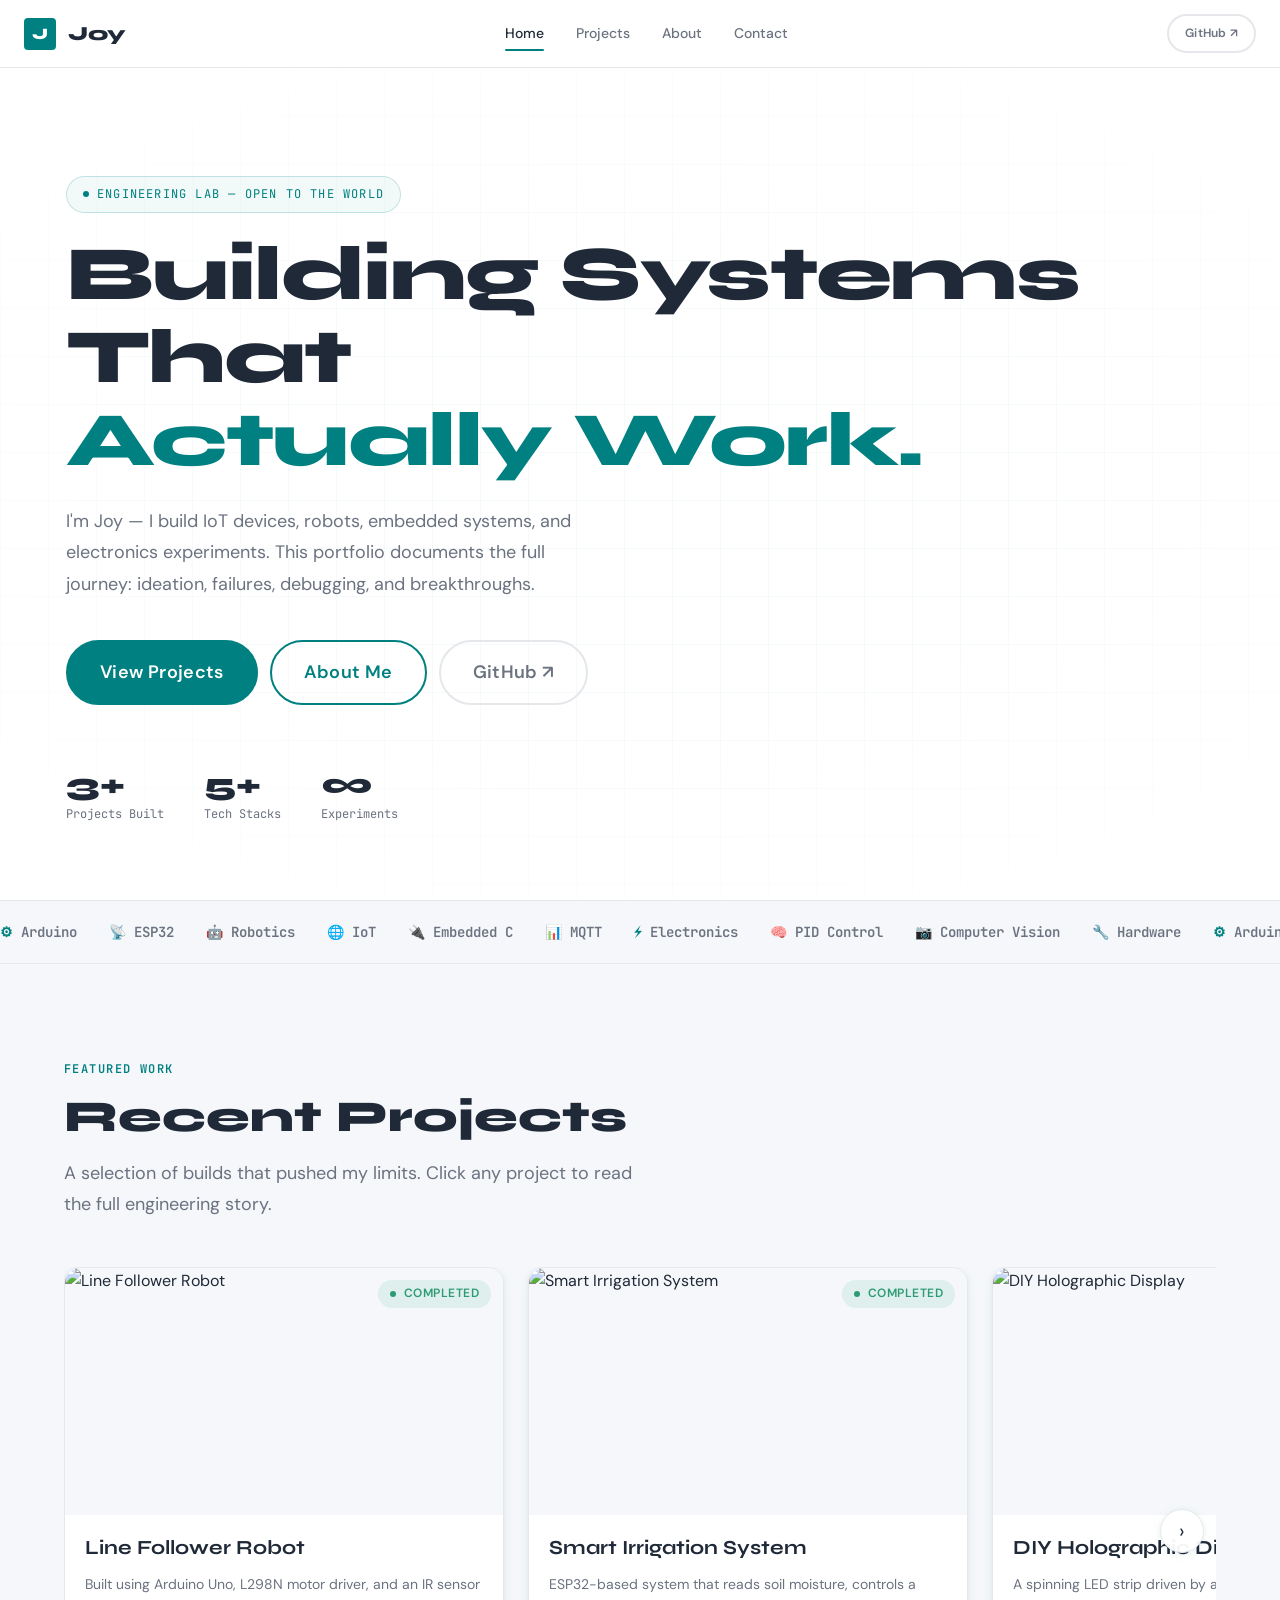
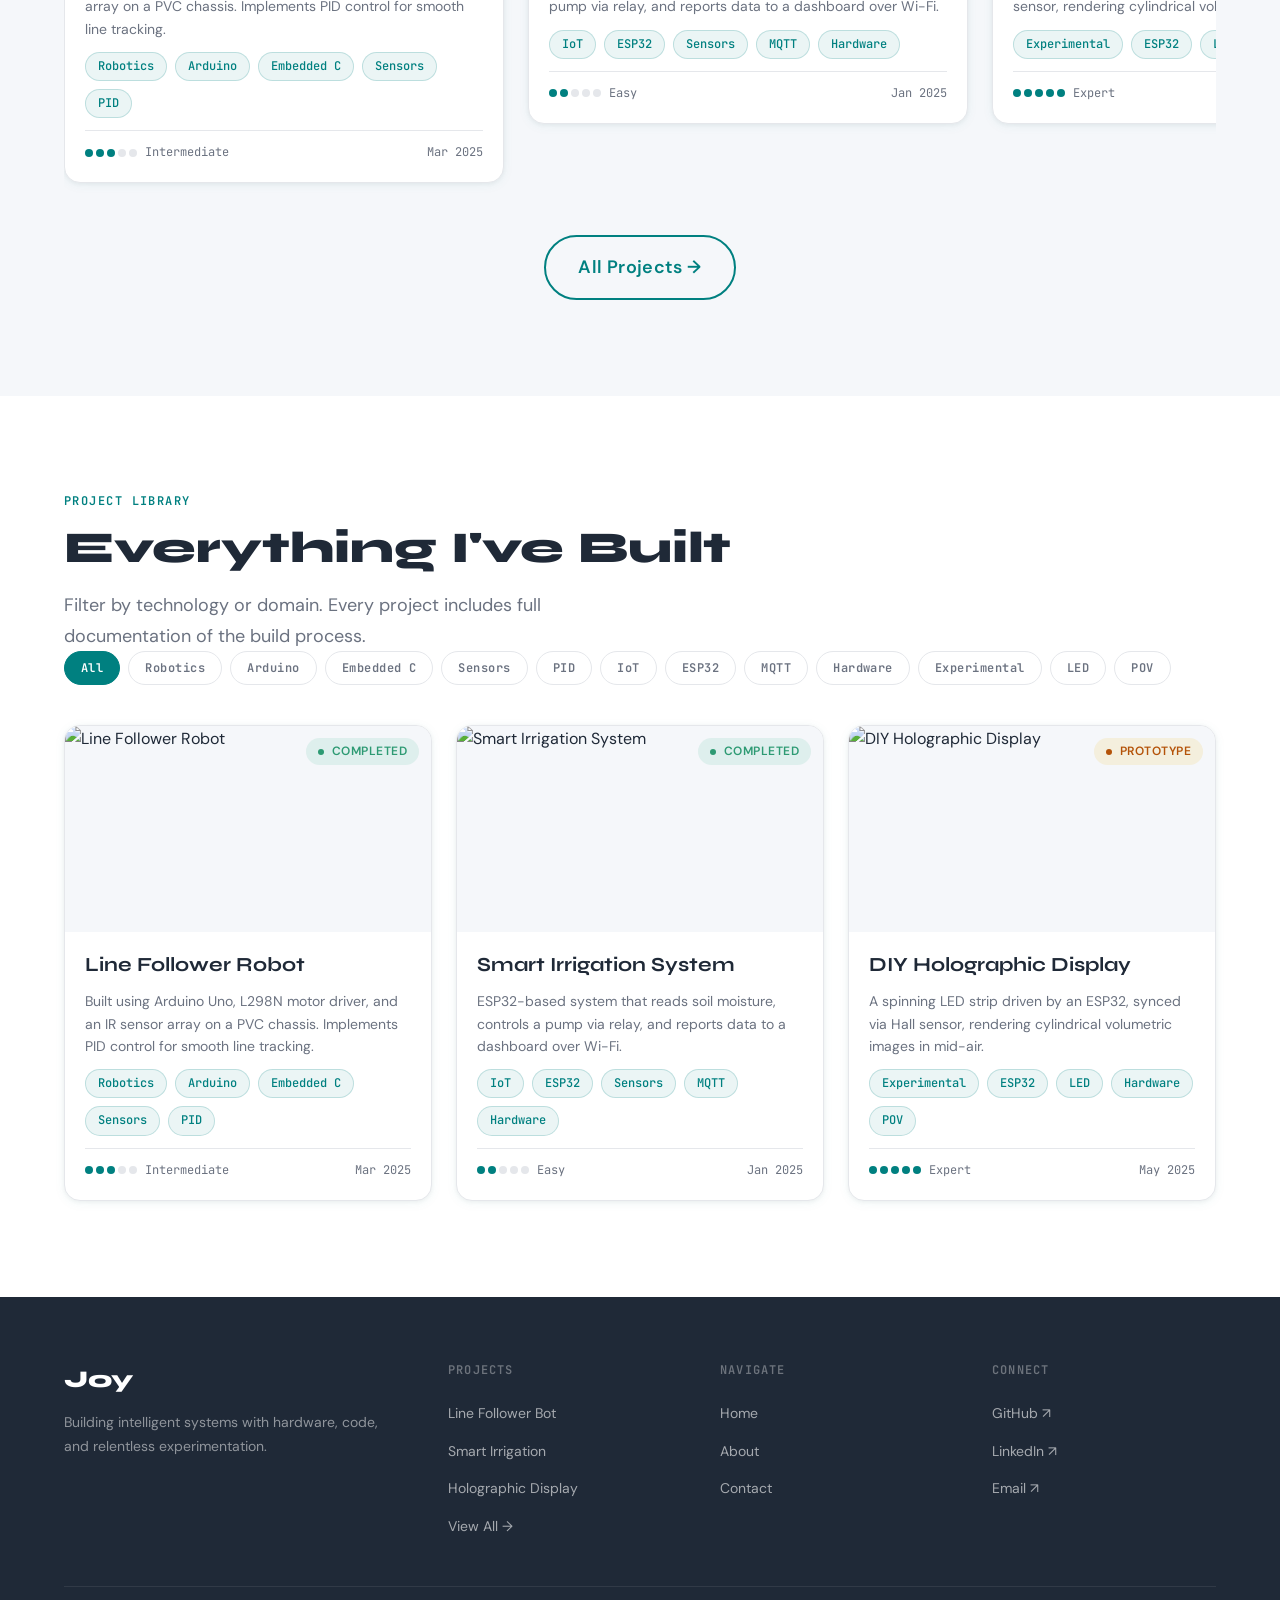
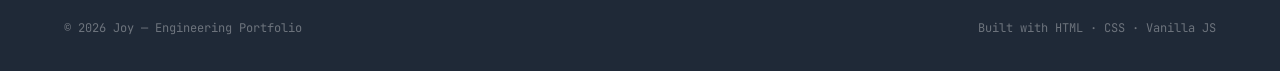
==== index.html @ 9965d972 "Implement featured projects carousel: add HTML structure, CSS styles for layout and navigation, and " ====
<!doctype html>
<html lang="en">
  <head>
    <meta charset="UTF-8" />
    <meta name="viewport" content="width=device-width, initial-scale=1.0" />
    <meta
      name="description"
      content="Joy — Engineering portfolio documenting IoT, robotics, embedded systems, and electronics experiments."
    />
    <title>Joy — Engineering Portfolio</title>

    <!-- CSS -->
    <link rel="stylesheet" href="/assets/css/variables.css" />
    <link rel="stylesheet" href="/assets/css/base.css" />
    <link rel="stylesheet" href="/assets/css/nav.css" />
    <link rel="stylesheet" href="/assets/css/components.css" />
    <link rel="stylesheet" href="/assets/css/home.css" />

    <!-- Favicon placeholder -->
    <link rel="icon" href="/assets/icons/favicon.svg" type="image/svg+xml" />
  </head>
  <body>
    <!-- ===================== NAV ===================== -->
    <!-- Inline from components/header.html -->
    <div
      id="reading-progress"
      style="
        position: fixed;
        top: 0;
        left: 0;
        height: 3px;
        width: 0%;
        background: linear-gradient(90deg, #008080, #3eb489);
        z-index: 1001;
      "
    ></div>

    <header class="nav" role="banner">
      <div class="nav__inner">
        <a href="/" class="nav__logo">
          <div class="nav__logo-mark">J</div>
          <span>Joy</span>
        </a>
        <nav class="nav__links" aria-label="Primary navigation">
          <a href="/" class="nav__link active">Home</a>
          <a href="/projects/" class="nav__link">Projects</a>
          <a href="/about.html" class="nav__link">About</a>
          <a href="/about.html#contact" class="nav__link">Contact</a>
        </nav>
        <div class="nav__actions">
          <a
            href="https://github.com/joydip09"
            target="_blank"
            rel="noopener"
            class="btn btn--ghost btn--sm"
            >GitHub ↗</a
          >
          <button class="nav__hamburger" aria-label="Toggle menu">
            <span></span><span></span><span></span>
          </button>
        </div>
      </div>
      <nav class="nav__mobile" aria-label="Mobile navigation">
        <a href="/" class="nav__link">Home</a>
        <a href="/projects/" class="nav__link">Projects</a>
        <a href="/about.html" class="nav__link">About</a>
        <a href="/about.html#contact" class="nav__link">Contact</a>
        <a
          href="https://github.com/joydip09"
          target="_blank"
          rel="noopener"
          class="btn btn--outline"
          style="width: fit-content"
          >GitHub ↗</a
        >
      </nav>
    </header>

    <main>
      <!-- ===================== HERO ===================== -->
      <section class="hero">
        <div class="hero__bg"></div>
        <div class="hero__particles" aria-hidden="true"></div>

        <div class="container hero__content">
          <div class="hero__eyebrow reveal">
            <span class="hero__eyebrow-dot"></span>
            Engineering Lab — Open to the World
          </div>

          <h1 class="hero__title reveal" data-delay="80">
            Building Systems That <span class="accent">Actually Work.</span>
          </h1>

          <p class="hero__desc reveal" data-delay="160">
            I'm Joy — I build IoT devices, robots, embedded systems, and
            electronics experiments. This portfolio documents the full journey:
            ideation, failures, debugging, and breakthroughs.
          </p>

          <div class="hero__actions reveal" data-delay="240">
            <a href="/projects/" class="btn btn--primary btn--lg"
              >View Projects</a
            >
            <a href="/about.html" class="btn btn--outline btn--lg">About Me</a>
            <a
              href="https://github.com/joydip09"
              target="_blank"
              rel="noopener"
              class="btn btn--ghost btn--lg"
              >GitHub ↗</a
            >
          </div>

          <div class="hero__stats reveal" data-delay="320">
            <div>
              <div class="hero__stat-num">3+</div>
              <div class="hero__stat-label">Projects Built</div>
            </div>
            <div>
              <div class="hero__stat-num">5+</div>
              <div class="hero__stat-label">Tech Stacks</div>
            </div>
            <div>
              <div class="hero__stat-num">∞</div>
              <div class="hero__stat-label">Experiments</div>
            </div>
          </div>
        </div>
      </section>

      <!-- ===================== STACK STRIP ===================== -->
      <div class="stack-strip" aria-hidden="true">
        <div class="stack-strip__track">
          <!-- Duplicated for seamless loop -->
          <span class="stack-strip__item"><span>⚙</span> Arduino</span>
          <span class="stack-strip__item"><span>📡</span> ESP32</span>
          <span class="stack-strip__item"><span>🤖</span> Robotics</span>
          <span class="stack-strip__item"><span>🌐</span> IoT</span>
          <span class="stack-strip__item"><span>🔌</span> Embedded C</span>
          <span class="stack-strip__item"><span>📊</span> MQTT</span>
          <span class="stack-strip__item"><span>⚡</span> Electronics</span>
          <span class="stack-strip__item"><span>🧠</span> PID Control</span>
          <span class="stack-strip__item"><span>📷</span> Computer Vision</span>
          <span class="stack-strip__item"><span>🔧</span> Hardware</span>
          <!-- Repeat for seamless -->
          <span class="stack-strip__item"><span>⚙</span> Arduino</span>
          <span class="stack-strip__item"><span>📡</span> ESP32</span>
          <span class="stack-strip__item"><span>🤖</span> Robotics</span>
          <span class="stack-strip__item"><span>🌐</span> IoT</span>
          <span class="stack-strip__item"><span>🔌</span> Embedded C</span>
          <span class="stack-strip__item"><span>📊</span> MQTT</span>
          <span class="stack-strip__item"><span>⚡</span> Electronics</span>
          <span class="stack-strip__item"><span>🧠</span> PID Control</span>
          <span class="stack-strip__item"><span>📷</span> Computer Vision</span>
          <span class="stack-strip__item"><span>🔧</span> Hardware</span>
        </div>
      </div>

      <!-- ===================== FEATURED PROJECTS ===================== -->
      <section class="section featured">
        <div class="container">
          <div class="reveal">
            <p class="section-label">Featured Work</p>
            <h2 class="section-title">Recent Projects</h2>
            <p class="section-desc">
              A selection of builds that pushed my limits. Click any project to
              read the full engineering story.
            </p>
          </div>

          <div class="featured__carousel">
            <button
              class="carousel__nav carousel__nav--prev"
              aria-label="Previous project"
            >
              ‹
            </button>
            <div class="featured__track" id="featured-grid" data-stagger>
              <!-- Populated by projects.js -->
              <div
                style="
                  height: 320px;
                  background: var(--clr-bg-soft);
                  border-radius: var(--radius-lg);
                  border: 1px solid var(--clr-border);
                  display: flex;
                  align-items: center;
                  justify-content: center;
                  color: var(--clr-text-muted);
                  font-family: var(--font-mono);
                  font-size: var(--fs-sm);
                "
              >
                Loading projects...
              </div>
            </div>
            <button
              class="carousel__nav carousel__nav--next"
              aria-label="Next project"
            >
              ›
            </button>
          </div>

          <div style="text-align: center; margin-top: var(--sp-10)">
            <a href="/projects/" class="btn btn--outline btn--lg"
              >All Projects →</a
            >
          </div>
        </div>
      </section>

      <!-- ===================== ALL PROJECTS FEED ===================== -->
      <section class="section" id="projects">
        <div class="container">
          <div class="reveal">
            <p class="section-label">Project Library</p>
            <h2 class="section-title">Everything I've Built</h2>
            <p class="section-desc">
              Filter by technology or domain. Every project includes full
              documentation of the build process.
            </p>
          </div>

          <!-- Filter Bar -->
          <div
            class="filter-bar reveal"
            data-delay="80"
            id="filter-bar"
            role="tablist"
            aria-label="Filter projects"
          >
            <!-- Populated by projects.js -->
          </div>

          <!-- Feed Grid -->
          <div class="project-feed" id="project-feed" data-stagger>
            <!-- Populated by projects.js -->
          </div>
        </div>
      </section>
    </main>

    <!-- ===================== FOOTER ===================== -->
    <footer class="footer" role="contentinfo">
      <div class="container">
        <div class="footer__grid">
          <div>
            <div class="footer__brand-name">Joy</div>
            <p class="footer__brand-desc">
              Building intelligent systems with hardware, code, and relentless
              experimentation.
            </p>
          </div>
          <div>
            <div class="footer__heading">Projects</div>
            <ul class="footer__links">
              <li>
                <a href="/projects/line-follower-bot/" class="footer__link"
                  >Line Follower Bot</a
                >
              </li>
              <li>
                <a href="/projects/smart-irrigation/" class="footer__link"
                  >Smart Irrigation</a
                >
              </li>
              <li>
                <a href="/projects/holographic-display/" class="footer__link"
                  >Holographic Display</a
                >
              </li>
              <li><a href="/projects/" class="footer__link">View All →</a></li>
            </ul>
          </div>
          <div>
            <div class="footer__heading">Navigate</div>
            <ul class="footer__links">
              <li><a href="/" class="footer__link">Home</a></li>
              <li><a href="/about.html" class="footer__link">About</a></li>
              <li>
                <a href="/about.html#contact" class="footer__link">Contact</a>
              </li>
            </ul>
          </div>
          <div>
            <div class="footer__heading">Connect</div>
            <ul class="footer__links">
              <li>
                <a
                  href="https://github.com/joydip09"
                  target="_blank"
                  rel="noopener"
                  class="footer__link"
                  >GitHub ↗</a
                >
              </li>
              <li>
                <a
                  href="https://www.linkedin.com/in/joydip-chowdhury-4583843a5/"
                  target="_blank"
                  rel="noopener"
                  class="footer__link"
                  >LinkedIn ↗</a
                >
              </li>
              <li>
                <a href="mailto:cjoydip29@gmail.com" class="footer__link"
                  >Email ↗</a
                >
              </li>
            </ul>
          </div>
        </div>
        <div class="footer__bottom">
          <span
            >© <span id="footer-year"></span> Joy — Engineering Portfolio</span
          >
          <span>Built with HTML · CSS · Vanilla JS</span>
        </div>
      </div>
    </footer>

    <!-- Scripts -->
    <script src="/assets/js/main.js"></script>
    <script src="/assets/js/projects.js"></script>
    <script>
      document.getElementById("footer-year").textContent =
        new Date().getFullYear();
    </script>
  </body>
</html>
---- assets/css/variables.css ----
/* ============================================================
   VARIABLES.CSS — Design Tokens
   ============================================================ */

:root {
  /* --- Color Palette --- */
  --clr-accent-teal:    #008080;
  --clr-accent-mint:    #3EB489;
  --clr-accent-blue:    #4A90E2;

  --clr-bg:             #FFFFFF;
  --clr-bg-soft:        #F5F7FA;
  --clr-bg-card:        #FFFFFF;

  --clr-text-primary:   #1F2937;
  --clr-text-muted:     #6B7280;
  --clr-text-inverse:   #FFFFFF;

  --clr-border:         #E5E7EB;
  --clr-border-accent:  rgba(0, 128, 128, 0.25);

  /* --- Typography --- */
  --font-heading:       'Syne', 'Poppins', sans-serif;
  --font-body:          'DM Sans', 'Inter', sans-serif;
  --font-mono:          'JetBrains Mono', 'Fira Code', monospace;

  /* --- Font Sizes (fluid) --- */
  --fs-xs:    0.75rem;
  --fs-sm:    0.875rem;
  --fs-base:  1rem;
  --fs-md:    1.125rem;
  --fs-lg:    1.25rem;
  --fs-xl:    1.5rem;
  --fs-2xl:   2rem;
  --fs-3xl:   2.75rem;
  --fs-4xl:   3.75rem;
  --fs-hero:  clamp(2.5rem, 6vw, 5rem);

  /* --- Spacing --- */
  --sp-1:   0.25rem;
  --sp-2:   0.5rem;
  --sp-3:   0.75rem;
  --sp-4:   1rem;
  --sp-5:   1.25rem;
  --sp-6:   1.5rem;
  --sp-8:   2rem;
  --sp-10:  2.5rem;
  --sp-12:  3rem;
  --sp-16:  4rem;
  --sp-20:  5rem;
  --sp-24:  6rem;

  /* --- Radius --- */
  --radius-sm:   4px;
  --radius-md:   8px;
  --radius-lg:   16px;
  --radius-xl:   24px;
  --radius-full: 9999px;

  /* --- Shadows --- */
  --shadow-sm:   0 1px 3px rgba(0,0,0,0.07), 0 1px 2px rgba(0,0,0,0.04);
  --shadow-md:   0 4px 16px rgba(0,0,0,0.08), 0 2px 6px rgba(0,0,0,0.04);
  --shadow-lg:   0 12px 40px rgba(0,0,0,0.10), 0 4px 12px rgba(0,0,0,0.06);
  --shadow-card: 0 2px 12px rgba(0, 128, 128, 0.06), 0 1px 4px rgba(0,0,0,0.05);
  --shadow-card-hover: 0 8px 32px rgba(0, 128, 128, 0.14), 0 2px 8px rgba(0,0,0,0.06);

  /* --- Transitions --- */
  --transition-fast:   150ms ease;
  --transition-base:   250ms ease;
  --transition-slow:   400ms ease;
  --transition-spring: 350ms cubic-bezier(0.34, 1.56, 0.64, 1);

  /* --- Layout --- */
  --container-max:  1200px;
  --container-wide: 1400px;
  --nav-height:     68px;
}
---- assets/css/base.css ----
/* ============================================================
   BASE.CSS — Reset + Foundation
   ============================================================ */

@import url('https://fonts.googleapis.com/css2?family=Syne:wght@400;500;600;700;800&family=DM+Sans:ital,opsz,wght@0,9..40,300;0,9..40,400;0,9..40,500;0,9..40,600;1,9..40,400&family=JetBrains+Mono:wght@400;500&display=swap');

*, *::before, *::after {
  box-sizing: border-box;
  margin: 0;
  padding: 0;
}

html {
  scroll-behavior: smooth;
  font-size: 16px;
  -webkit-text-size-adjust: 100%;
}

body {
  font-family: var(--font-body);
  font-size: var(--fs-base);
  color: var(--clr-text-primary);
  background-color: var(--clr-bg);
  line-height: 1.6;
  -webkit-font-smoothing: antialiased;
  -moz-osx-font-smoothing: grayscale;
  overflow-x: hidden;
}

img, video {
  max-width: 100%;
  height: auto;
  display: block;
}

a {
  color: inherit;
  text-decoration: none;
}

ul, ol {
  list-style: none;
}

button {
  cursor: pointer;
  border: none;
  background: none;
  font-family: inherit;
}

input, textarea, select {
  font-family: inherit;
  font-size: inherit;
}

h1, h2, h3, h4, h5, h6 {
  font-family: var(--font-heading);
  line-height: 1.2;
  color: var(--clr-text-primary);
}

code, pre {
  font-family: var(--font-mono);
}

/* --- Selection --- */
::selection {
  background: rgba(0, 128, 128, 0.15);
  color: var(--clr-text-primary);
}

/* --- Scrollbar --- */
::-webkit-scrollbar {
  width: 6px;
  height: 6px;
}
::-webkit-scrollbar-track  { background: var(--clr-bg-soft); }
::-webkit-scrollbar-thumb  { background: var(--clr-border); border-radius: 999px; }
::-webkit-scrollbar-thumb:hover { background: var(--clr-accent-teal); }

/* --- Focus --- */
:focus-visible {
  outline: 2px solid var(--clr-accent-teal);
  outline-offset: 3px;
  border-radius: var(--radius-sm);
}

/* --- Utility Layout --- */
.container {
  max-width: var(--container-max);
  margin-inline: auto;
  padding-inline: var(--sp-6);
}

.container--wide {
  max-width: var(--container-wide);
  margin-inline: auto;
  padding-inline: var(--sp-6);
}

.section {
  padding-block: var(--sp-24);
}

.section--sm {
  padding-block: var(--sp-16);
}

/* --- Visibility Helpers --- */
.sr-only {
  position: absolute;
  width: 1px;
  height: 1px;
  padding: 0;
  margin: -1px;
  overflow: hidden;
  clip: rect(0, 0, 0, 0);
  white-space: nowrap;
  border: 0;
}

/* --- Fade-in Animation Base --- */
.reveal {
  opacity: 0;
  transform: translateY(24px);
  transition: opacity var(--transition-slow), transform var(--transition-slow);
}

.reveal.visible {
  opacity: 1;
  transform: translateY(0);
}

/* --- Grid Utilities --- */
.grid-2 { display: grid; grid-template-columns: repeat(2, 1fr); gap: var(--sp-8); }
.grid-3 { display: grid; grid-template-columns: repeat(3, 1fr); gap: var(--sp-8); }

@media (max-width: 768px) {
  .grid-2, .grid-3 { grid-template-columns: 1fr; }
}

@media (min-width: 769px) and (max-width: 1024px) {
  .grid-3 { grid-template-columns: repeat(2, 1fr); }
}
---- assets/css/nav.css ----
/* ============================================================
   NAV.CSS — Sticky Navigation
   ============================================================ */

.nav {
  position: fixed;
  top: 0;
  left: 0;
  right: 0;
  z-index: 1000;
  height: var(--nav-height);
  background: rgba(255, 255, 255, 0.92);
  backdrop-filter: blur(12px) saturate(180%);
  -webkit-backdrop-filter: blur(12px) saturate(180%);
  border-bottom: 1px solid var(--clr-border);
  transition: border-color var(--transition-base), box-shadow var(--transition-base);
}

.nav.scrolled {
  box-shadow: 0 2px 16px rgba(0,0,0,0.06);
}

.nav__inner {
  max-width: var(--container-wide);
  margin-inline: auto;
  padding-inline: var(--sp-6);
  height: 100%;
  display: flex;
  align-items: center;
  justify-content: space-between;
}

/* --- Logo / Wordmark --- */
.nav__logo {
  display: flex;
  align-items: center;
  gap: var(--sp-3);
  font-family: var(--font-heading);
  font-weight: 800;
  font-size: var(--fs-lg);
  color: var(--clr-text-primary);
  text-decoration: none;
  transition: color var(--transition-fast);
}

.nav__logo:hover { color: var(--clr-accent-teal); }

.nav__logo-mark {
  width: 32px;
  height: 32px;
  background: var(--clr-accent-teal);
  border-radius: var(--radius-sm);
  display: flex;
  align-items: center;
  justify-content: center;
  color: #fff;
  font-size: var(--fs-base);
  font-weight: 900;
}

/* --- Desktop Links --- */
.nav__links {
  display: flex;
  align-items: center;
  gap: var(--sp-8);
}

.nav__link {
  font-size: var(--fs-sm);
  font-weight: 500;
  color: var(--clr-text-muted);
  text-decoration: none;
  transition: color var(--transition-fast);
  position: relative;
  padding-block: var(--sp-1);
}

.nav__link::after {
  content: '';
  position: absolute;
  bottom: -2px;
  left: 0;
  right: 0;
  height: 2px;
  background: var(--clr-accent-teal);
  border-radius: 1px;
  transform: scaleX(0);
  transition: transform var(--transition-base);
}

.nav__link:hover,
.nav__link.active {
  color: var(--clr-text-primary);
}

.nav__link:hover::after,
.nav__link.active::after {
  transform: scaleX(1);
}

/* --- Actions --- */
.nav__actions {
  display: flex;
  align-items: center;
  gap: var(--sp-3);
}

/* --- Hamburger --- */
.nav__hamburger {
  display: none;
  flex-direction: column;
  gap: 5px;
  width: 28px;
  cursor: pointer;
  padding: var(--sp-2);
}

.nav__hamburger span {
  display: block;
  height: 2px;
  background: var(--clr-text-primary);
  border-radius: 1px;
  transition: all var(--transition-base);
}

.nav__hamburger.open span:nth-child(1) { transform: rotate(45deg) translate(5px, 5px); }
.nav__hamburger.open span:nth-child(2) { opacity: 0; }
.nav__hamburger.open span:nth-child(3) { transform: rotate(-45deg) translate(5px, -5px); }

/* --- Mobile Menu --- */
.nav__mobile {
  display: none;
  position: fixed;
  top: var(--nav-height);
  left: 0;
  right: 0;
  background: rgba(255, 255, 255, 0.98);
  backdrop-filter: blur(16px);
  padding: var(--sp-6);
  border-bottom: 1px solid var(--clr-border);
  flex-direction: column;
  gap: var(--sp-4);
  box-shadow: var(--shadow-lg);
  z-index: 999;
}

.nav__mobile.open {
  display: flex;
}

.nav__mobile .nav__link {
  font-size: var(--fs-md);
  padding-block: var(--sp-3);
}

/* --- Responsive --- */
@media (max-width: 768px) {
  .nav__links { display: none; }
  .nav__actions .btn { display: none; }
  .nav__hamburger { display: flex; }
}
---- assets/css/components.css ----
/* ============================================================
   COMPONENTS.CSS — Reusable UI Components
   ============================================================ */

/* ----------------------------------------
   BUTTONS
   ---------------------------------------- */

.btn {
  display: inline-flex;
  align-items: center;
  gap: var(--sp-2);
  padding: var(--sp-3) var(--sp-6);
  border-radius: var(--radius-full);
  font-family: var(--font-body);
  font-size: var(--fs-sm);
  font-weight: 600;
  letter-spacing: 0.02em;
  transition: all var(--transition-base);
  cursor: pointer;
  border: 2px solid transparent;
  white-space: nowrap;
}

.btn--primary {
  background: var(--clr-accent-teal);
  color: #fff;
  border-color: var(--clr-accent-teal);
}

.btn--primary:hover {
  background: #006868;
  border-color: #006868;
  transform: translateY(-2px);
  box-shadow: 0 6px 20px rgba(0, 128, 128, 0.3);
}

.btn--outline {
  background: transparent;
  color: var(--clr-accent-teal);
  border-color: var(--clr-accent-teal);
}

.btn--outline:hover {
  background: var(--clr-accent-teal);
  color: #fff;
  transform: translateY(-2px);
}

.btn--ghost {
  background: transparent;
  color: var(--clr-text-muted);
  border-color: var(--clr-border);
}

.btn--ghost:hover {
  color: var(--clr-text-primary);
  border-color: var(--clr-text-primary);
  transform: translateY(-2px);
}

.btn--sm {
  padding: var(--sp-2) var(--sp-4);
  font-size: var(--fs-xs);
}

.btn--lg {
  padding: var(--sp-4) var(--sp-8);
  font-size: var(--fs-md);
}

/* ----------------------------------------
   TAGS / CHIPS
   ---------------------------------------- */

.tag {
  display: inline-flex;
  align-items: center;
  gap: var(--sp-1);
  padding: var(--sp-1) var(--sp-3);
  border-radius: var(--radius-full);
  font-size: var(--fs-xs);
  font-weight: 500;
  font-family: var(--font-mono);
  background: rgba(0, 128, 128, 0.08);
  color: var(--clr-accent-teal);
  border: 1px solid rgba(0, 128, 128, 0.2);
  transition: all var(--transition-fast);
  cursor: default;
}

.tag:hover {
  background: rgba(0, 128, 128, 0.15);
}

.tag--blue {
  background: rgba(74, 144, 226, 0.08);
  color: var(--clr-accent-blue);
  border-color: rgba(74, 144, 226, 0.2);
}

.tag--mint {
  background: rgba(62, 180, 137, 0.08);
  color: var(--clr-accent-mint);
  border-color: rgba(62, 180, 137, 0.2);
}

.tags-row {
  display: flex;
  flex-wrap: wrap;
  gap: var(--sp-2);
}

/* ----------------------------------------
   STATUS BADGES
   ---------------------------------------- */

.badge {
  display: inline-flex;
  align-items: center;
  gap: var(--sp-2);
  padding: var(--sp-1) var(--sp-3);
  border-radius: var(--radius-full);
  font-size: var(--fs-xs);
  font-weight: 600;
  letter-spacing: 0.04em;
  text-transform: uppercase;
}

.badge::before {
  content: "";
  width: 6px;
  height: 6px;
  border-radius: 50%;
  background: currentColor;
}

.badge--completed {
  background: rgba(62, 180, 137, 0.12);
  color: #2d9a73;
}

.badge--progress {
  background: rgba(74, 144, 226, 0.12);
  color: var(--clr-accent-blue);
}

.badge--progress::before {
  animation: pulse 1.5s infinite;
}

.badge--prototype {
  background: rgba(234, 179, 8, 0.12);
  color: #b45309;
}

.badge--experimental {
  background: rgba(168, 85, 247, 0.12);
  color: #7c3aed;
}

.badge--archived {
  background: var(--clr-bg-soft);
  color: var(--clr-text-muted);
}

@keyframes pulse {
  0%,
  100% {
    opacity: 1;
  }
  50% {
    opacity: 0.4;
  }
}

/* ----------------------------------------
   PROJECT CARDS
   ---------------------------------------- */

.project-card {
  background: var(--clr-bg-card);
  border: 1px solid var(--clr-border);
  border-radius: var(--radius-lg);
  overflow: hidden;
  transition: all var(--transition-base);
  display: flex;
  flex-direction: column;
  box-shadow: var(--shadow-card);
  position: relative;
}

.project-card:hover {
  transform: translateY(-4px);
  box-shadow: var(--shadow-card-hover);
  border-color: var(--clr-border-accent);
}

.project-card__thumb {
  aspect-ratio: 16 / 9;
  overflow: hidden;
  background: var(--clr-bg-soft);
  position: relative;
}

.project-card__thumb img {
  width: 100%;
  height: 100%;
  object-fit: cover;
  transition: transform var(--transition-slow);
}

.project-card:hover .project-card__thumb img {
  transform: scale(1.04);
}

/* Placeholder if no image */
.project-card__thumb--placeholder {
  display: flex;
  align-items: center;
  justify-content: center;
  font-size: 3rem;
  color: var(--clr-border);
}

.project-card__badge {
  position: absolute;
  top: var(--sp-3);
  right: var(--sp-3);
}

.project-card__body {
  padding: var(--sp-5);
  flex: 1;
  display: flex;
  flex-direction: column;
  gap: var(--sp-3);
}

.project-card__title {
  font-size: var(--fs-lg);
  font-weight: 700;
  color: var(--clr-text-primary);
  line-height: 1.3;
  font-family: var(--font-heading);
}

.project-card__desc {
  font-size: var(--fs-sm);
  color: var(--clr-text-muted);
  line-height: 1.6;
  flex: 1;
}

.project-card__meta {
  display: flex;
  align-items: center;
  justify-content: space-between;
  font-size: var(--fs-xs);
  color: var(--clr-text-muted);
  font-family: var(--font-mono);
  border-top: 1px solid var(--clr-border);
  padding-top: var(--sp-3);
  margin-top: auto;
}

.project-card__link {
  display: block;
}

/* ----------------------------------------
   SECTION HEADERS
   ---------------------------------------- */

.section-label {
  font-size: var(--fs-xs);
  font-weight: 600;
  letter-spacing: 0.12em;
  text-transform: uppercase;
  color: var(--clr-accent-teal);
  font-family: var(--font-mono);
  margin-bottom: var(--sp-3);
}

.section-title {
  font-size: var(--fs-3xl);
  font-weight: 800;
  font-family: var(--font-heading);
  line-height: 1.15;
  margin-bottom: var(--sp-4);
}

.section-desc {
  font-size: var(--fs-md);
  color: var(--clr-text-muted);
  max-width: 580px;
  line-height: 1.7;
}

/* ----------------------------------------
   CODE BLOCKS
   ---------------------------------------- */

.code-block {
  background: #0f172a;
  border-radius: var(--radius-md);
  overflow: hidden;
  border: 1px solid rgba(255, 255, 255, 0.06);
}

.code-block__header {
  display: flex;
  align-items: center;
  justify-content: space-between;
  padding: var(--sp-3) var(--sp-4);
  background: rgba(255, 255, 255, 0.04);
  border-bottom: 1px solid rgba(255, 255, 255, 0.06);
}

.code-block__lang {
  font-size: var(--fs-xs);
  font-family: var(--font-mono);
  color: var(--clr-accent-mint);
}

.code-block__copy {
  font-size: var(--fs-xs);
  color: rgba(255, 255, 255, 0.4);
  cursor: pointer;
  transition: color var(--transition-fast);
}

.code-block__copy:hover {
  color: rgba(255, 255, 255, 0.8);
}

.code-block pre {
  padding: var(--sp-5);
  overflow-x: auto;
  font-size: var(--fs-sm);
  line-height: 1.7;
  color: #e2e8f0;
}

/* ----------------------------------------
   DIFFICULTY METER
   ---------------------------------------- */

.difficulty {
  display: flex;
  align-items: center;
  gap: var(--sp-2);
  font-size: var(--fs-xs);
  color: var(--clr-text-muted);
}

.difficulty__dots {
  display: flex;
  gap: 3px;
}

.difficulty__dot {
  width: 8px;
  height: 8px;
  border-radius: 50%;
  background: var(--clr-border);
  transition: background var(--transition-fast);
}

.difficulty__dot--active {
  background: var(--clr-accent-teal);
}

/* ----------------------------------------
   DIVIDER
   ---------------------------------------- */

.divider {
  border: none;
  border-top: 1px solid var(--clr-border);
  margin-block: var(--sp-12);
}

/* ----------------------------------------
   GALLERY GRID
   ---------------------------------------- */

.gallery {
  display: grid;
  grid-template-columns: repeat(auto-fill, minmax(280px, 1fr));
  gap: var(--sp-4);
}

.gallery__item {
  border-radius: var(--radius-md);
  overflow: hidden;
  aspect-ratio: 4 / 3;
  background: var(--clr-bg-soft);
  cursor: pointer;
  transition: transform var(--transition-base);
}

.gallery__item:hover {
  transform: scale(1.02);
}

.gallery__item img {
  width: 100%;
  height: 100%;
  object-fit: cover;
}

/* ----------------------------------------
   COMPONENT TABLE (BOM)
   ---------------------------------------- */

.bom-table {
  width: 100%;
  border-collapse: collapse;
  font-size: var(--fs-sm);
}

.bom-table th {
  text-align: left;
  padding: var(--sp-3) var(--sp-4);
  font-family: var(--font-mono);
  font-size: var(--fs-xs);
  font-weight: 600;
  text-transform: uppercase;
  letter-spacing: 0.06em;
  color: var(--clr-text-muted);
  border-bottom: 2px solid var(--clr-border);
  background: var(--clr-bg-soft);
}

.bom-table td {
  padding: var(--sp-3) var(--sp-4);
  border-bottom: 1px solid var(--clr-border);
  vertical-align: top;
}

.bom-table tr:hover td {
  background: rgba(0, 128, 128, 0.03);
}

/* ----------------------------------------
   FOOTER (shared)
   ---------------------------------------- */

.footer {
  background: var(--clr-text-primary);
  color: var(--clr-text-inverse);
  padding-block: var(--sp-16) var(--sp-8);
}

.footer__grid {
  display: grid;
  grid-template-columns: 1.5fr 1fr 1fr 1fr;
  gap: var(--sp-12);
  margin-bottom: var(--sp-12);
}

.footer__brand-name {
  font-family: var(--font-heading);
  font-size: var(--fs-xl);
  font-weight: 800;
  margin-bottom: var(--sp-3);
}

.footer__brand-desc {
  font-size: var(--fs-sm);
  color: rgba(255, 255, 255, 0.5);
  line-height: 1.7;
}

.footer__heading {
  font-family: var(--font-mono);
  font-size: var(--fs-xs);
  font-weight: 600;
  letter-spacing: 0.1em;
  text-transform: uppercase;
  color: rgba(255, 255, 255, 0.35);
  margin-bottom: var(--sp-5);
}

.footer__links {
  display: flex;
  flex-direction: column;
  gap: var(--sp-3);
}

.footer__link {
  font-size: var(--fs-sm);
  color: rgba(255, 255, 255, 0.6);
  transition: color var(--transition-fast);
}

.footer__link:hover {
  color: var(--clr-accent-mint);
}

.footer__bottom {
  display: flex;
  justify-content: space-between;
  align-items: center;
  padding-top: var(--sp-8);
  border-top: 1px solid rgba(255, 255, 255, 0.08);
  font-size: var(--fs-xs);
  color: rgba(255, 255, 255, 0.35);
  font-family: var(--font-mono);
}

@media (max-width: 1024px) {
  .footer__grid {
    grid-template-columns: repeat(2, 1fr);
  }
}

@media (max-width: 640px) {
  .footer__grid {
    grid-template-columns: 1fr;
  }
  .footer__bottom {
    flex-direction: column;
    gap: var(--sp-3);
  }
}
---- assets/css/home.css ----
/* ============================================================
   HOME.CSS — Homepage Sections
   ============================================================ */

/* ----------------------------------------
   PAGE OFFSET (sticky nav)
   ---------------------------------------- */

body {
  padding-top: var(--nav-height);
}

/* ----------------------------------------
   HERO SECTION
   ---------------------------------------- */

.hero {
  position: relative;
  min-height: calc(100vh - var(--nav-height));
  display: flex;
  align-items: center;
  overflow: hidden;
  background: var(--clr-bg);
}

/* Circuit / grid background */
.hero__bg {
  position: absolute;
  inset: 0;
  background-image:
    linear-gradient(rgba(0, 128, 128, 0.04) 1px, transparent 1px),
    linear-gradient(90deg, rgba(0, 128, 128, 0.04) 1px, transparent 1px);
  background-size: 48px 48px;
  pointer-events: none;
}

/* Radial fade over the grid */
.hero__bg::after {
  content: "";
  position: absolute;
  inset: 0;
  background: radial-gradient(
    ellipse 70% 60% at 50% 50%,
    rgba(255, 255, 255, 0) 40%,
    rgba(255, 255, 255, 0.95) 100%
  );
}

.hero__particles {
  position: absolute;
  inset: 0;
  pointer-events: none;
  overflow: hidden;
}

.hero__particle {
  position: absolute;
  border-radius: 50%;
  opacity: 0;
  animation: float-particle 12s infinite;
}

@keyframes float-particle {
  0% {
    opacity: 0;
    transform: translateY(0) scale(0.8);
  }
  20% {
    opacity: 0.6;
  }
  80% {
    opacity: 0.6;
  }
  100% {
    opacity: 0;
    transform: translateY(-60px) scale(1.2);
  }
}

.hero__content {
  position: relative;
  z-index: 1;
}

.hero__eyebrow {
  display: inline-flex;
  align-items: center;
  gap: var(--sp-2);
  font-family: var(--font-mono);
  font-size: var(--fs-xs);
  color: var(--clr-accent-teal);
  letter-spacing: 0.1em;
  text-transform: uppercase;
  margin-top: var(--sp-8);
  margin-bottom: var(--sp-5);
  padding: var(--sp-2) var(--sp-4);
  border: 1px solid rgba(0, 128, 128, 0.2);
  border-radius: var(--radius-full);
  background: rgba(0, 128, 128, 0.05);
}

.hero__eyebrow-dot {
  width: 6px;
  height: 6px;
  border-radius: 50%;
  background: var(--clr-accent-teal);
  animation: pulse 2s infinite;
}

.hero__title {
  font-size: var(--fs-hero);
  font-weight: 800;
  font-family: var(--font-heading);
  line-height: 1.08;
  letter-spacing: -0.02em;
  color: var(--clr-text-primary);
  margin-bottom: var(--sp-6);
  max-width: 14ch;
}

.hero__title .accent {
  color: var(--clr-accent-teal);
  position: relative;
  display: inline-block;
}

.hero__desc {
  font-size: var(--fs-md);
  color: var(--clr-text-muted);
  max-width: 520px;
  line-height: 1.75;
  margin-bottom: var(--sp-10);
}

.hero__actions {
  display: flex;
  flex-wrap: wrap;
  gap: var(--sp-3);
  margin-bottom: var(--sp-16);
}

.hero__stats {
  display: flex;
  gap: var(--sp-10);
}

.hero__stat-num {
  font-size: var(--fs-2xl);
  font-weight: 800;
  font-family: var(--font-heading);
  color: var(--clr-text-primary);
  line-height: 1;
}

.hero__stat-label {
  font-size: var(--fs-xs);
  color: var(--clr-text-muted);
  margin-top: var(--sp-1);
  font-family: var(--font-mono);
}

/* ----------------------------------------
   FEATURED PROJECTS
   ---------------------------------------- */

.featured {
  background: var(--clr-bg-soft);
}

.featured__grid {
  display: grid;
  grid-template-columns: repeat(3, 1fr);
  gap: var(--sp-6);
  margin-top: var(--sp-12);
}

.featured__grid .project-card:first-child {
  grid-column: span 2;
}

.featured__grid .project-card:first-child .project-card__thumb {
  aspect-ratio: 21 / 9;
}

.featured__carousel {
  position: relative;
  margin-top: var(--sp-12);
}

.featured__track {
  display: flex;
  gap: var(--sp-6);
  overflow-x: auto;
  scroll-snap-type: x mandatory;
  scroll-behavior: smooth;
  padding-bottom: var(--sp-3);
  margin: 0 -var(--sp-6);
}

.featured__track::-webkit-scrollbar {
  height: 10px;
}

.featured__track::-webkit-scrollbar-thumb {
  background: rgba(31, 41, 55, 0.15);
  border-radius: 999px;
}

.featured__track > .project-card__link {
  flex: 0 0 min(85vw, 440px);
  min-width: min(85vw, 440px);
  scroll-snap-align: center;
}

.carousel__nav {
  position: absolute;
  top: 50%;
  transform: translateY(-50%);
  width: 44px;
  height: 44px;
  border-radius: 50%;
  border: 1px solid var(--clr-border);
  background: rgba(255, 255, 255, 0.95);
  color: var(--clr-text-primary);
  font-size: 1.25rem;
  line-height: 1;
  display: grid;
  place-items: center;
  cursor: pointer;
  box-shadow: var(--shadow-card);
  transition:
    transform var(--transition-fast),
    background var(--transition-fast);
}

.carousel__nav:hover {
  transform: translateY(-50%) scale(1.05);
  background: #fff;
}

.carousel__nav--prev {
  left: calc(var(--sp-6) / 2);
}

.carousel__nav--next {
  right: calc(var(--sp-6) / 2);
}

@media (max-width: 768px) {
  .carousel__nav {
    display: none;
  }
}

@media (max-width: 1024px) {
  .featured__track > .project-card__link {
    flex: 0 0 min(80vw, 420px);
    min-width: min(80vw, 420px);
  }
}

@media (max-width: 768px) {
  .featured__track > .project-card__link {
    flex: 0 0 min(90vw, 360px);
    min-width: min(90vw, 360px);
  }
}

@media (max-width: 1024px) {
  .featured__grid {
    grid-template-columns: repeat(2, 1fr);
  }
}

@media (max-width: 768px) {
  .featured__grid {
    grid-template-columns: 1fr;
  }
  .featured__grid .project-card:first-child {
    grid-column: span 1;
  }
  .featured__grid .project-card:first-child .project-card__thumb {
    aspect-ratio: 16 / 9;
  }
}

/* ----------------------------------------
   FILTER BAR
   ---------------------------------------- */

.filter-bar {
  display: flex;
  flex-wrap: wrap;
  gap: var(--sp-2);
  align-items: center;
  margin-bottom: var(--sp-10);
}

.filter-btn {
  padding: var(--sp-2) var(--sp-4);
  border-radius: var(--radius-full);
  font-size: var(--fs-xs);
  font-weight: 600;
  font-family: var(--font-mono);
  letter-spacing: 0.04em;
  cursor: pointer;
  border: 1px solid var(--clr-border);
  color: var(--clr-text-muted);
  background: var(--clr-bg);
  transition: all var(--transition-fast);
}

.filter-btn:hover {
  border-color: var(--clr-accent-teal);
  color: var(--clr-accent-teal);
}

.filter-btn.active {
  background: var(--clr-accent-teal);
  border-color: var(--clr-accent-teal);
  color: #fff;
}

/* ----------------------------------------
   PROJECT FEED
   ---------------------------------------- */

.project-feed {
  display: grid;
  grid-template-columns: repeat(auto-fill, minmax(320px, 1fr));
  gap: var(--sp-6);
}

.project-feed .project-card {
  transition:
    all var(--transition-base),
    opacity 300ms ease,
    transform 300ms ease;
}

.project-feed .project-card.hidden {
  opacity: 0;
  pointer-events: none;
  transform: scale(0.95);
}

/* ----------------------------------------
   SKILLS / STACK STRIP
   ---------------------------------------- */

.stack-strip {
  background: var(--clr-bg-soft);
  border-block: 1px solid var(--clr-border);
  overflow: hidden;
  padding-block: var(--sp-5);
}

.stack-strip__track {
  display: flex;
  gap: var(--sp-8);
  width: max-content;
  animation: marquee 28s linear infinite;
}

.stack-strip__track:hover {
  animation-play-state: paused;
}

.stack-strip__item {
  display: flex;
  align-items: center;
  gap: var(--sp-2);
  font-size: var(--fs-sm);
  font-weight: 600;
  font-family: var(--font-mono);
  color: var(--clr-text-muted);
  white-space: nowrap;
}

.stack-strip__item span {
  color: var(--clr-accent-teal);
}

@keyframes marquee {
  from {
    transform: translateX(0);
  }
  to {
    transform: translateX(-50%);
  }
}

/* ----------------------------------------
   FOOTER
   ---------------------------------------- */

.footer {
  background: var(--clr-text-primary);
  color: var(--clr-text-inverse);
  padding-block: var(--sp-16) var(--sp-8);
}

.footer__grid {
  display: grid;
  grid-template-columns: 1.5fr 1fr 1fr 1fr;
  gap: var(--sp-12);
  margin-bottom: var(--sp-12);
}

.footer__brand-name {
  font-family: var(--font-heading);
  font-size: var(--fs-xl);
  font-weight: 800;
  margin-bottom: var(--sp-3);
}

.footer__brand-desc {
  font-size: var(--fs-sm);
  color: rgba(255, 255, 255, 0.5);
  line-height: 1.7;
}

.footer__heading {
  font-family: var(--font-mono);
  font-size: var(--fs-xs);
  font-weight: 600;
  letter-spacing: 0.1em;
  text-transform: uppercase;
  color: rgba(255, 255, 255, 0.35);
  margin-bottom: var(--sp-5);
}

.footer__links {
  display: flex;
  flex-direction: column;
  gap: var(--sp-3);
}

.footer__link {
  font-size: var(--fs-sm);
  color: rgba(255, 255, 255, 0.6);
  transition: color var(--transition-fast);
}

.footer__link:hover {
  color: var(--clr-accent-mint);
}

.footer__bottom {
  display: flex;
  justify-content: space-between;
  align-items: center;
  padding-top: var(--sp-8);
  border-top: 1px solid rgba(255, 255, 255, 0.08);
  font-size: var(--fs-xs);
  color: rgba(255, 255, 255, 0.35);
  font-family: var(--font-mono);
}

@media (max-width: 1024px) {
  .footer__grid {
    grid-template-columns: repeat(2, 1fr);
  }
}

@media (max-width: 640px) {
  .footer__grid {
    grid-template-columns: 1fr;
  }
  .footer__bottom {
    flex-direction: column;
    gap: var(--sp-3);
  }
}
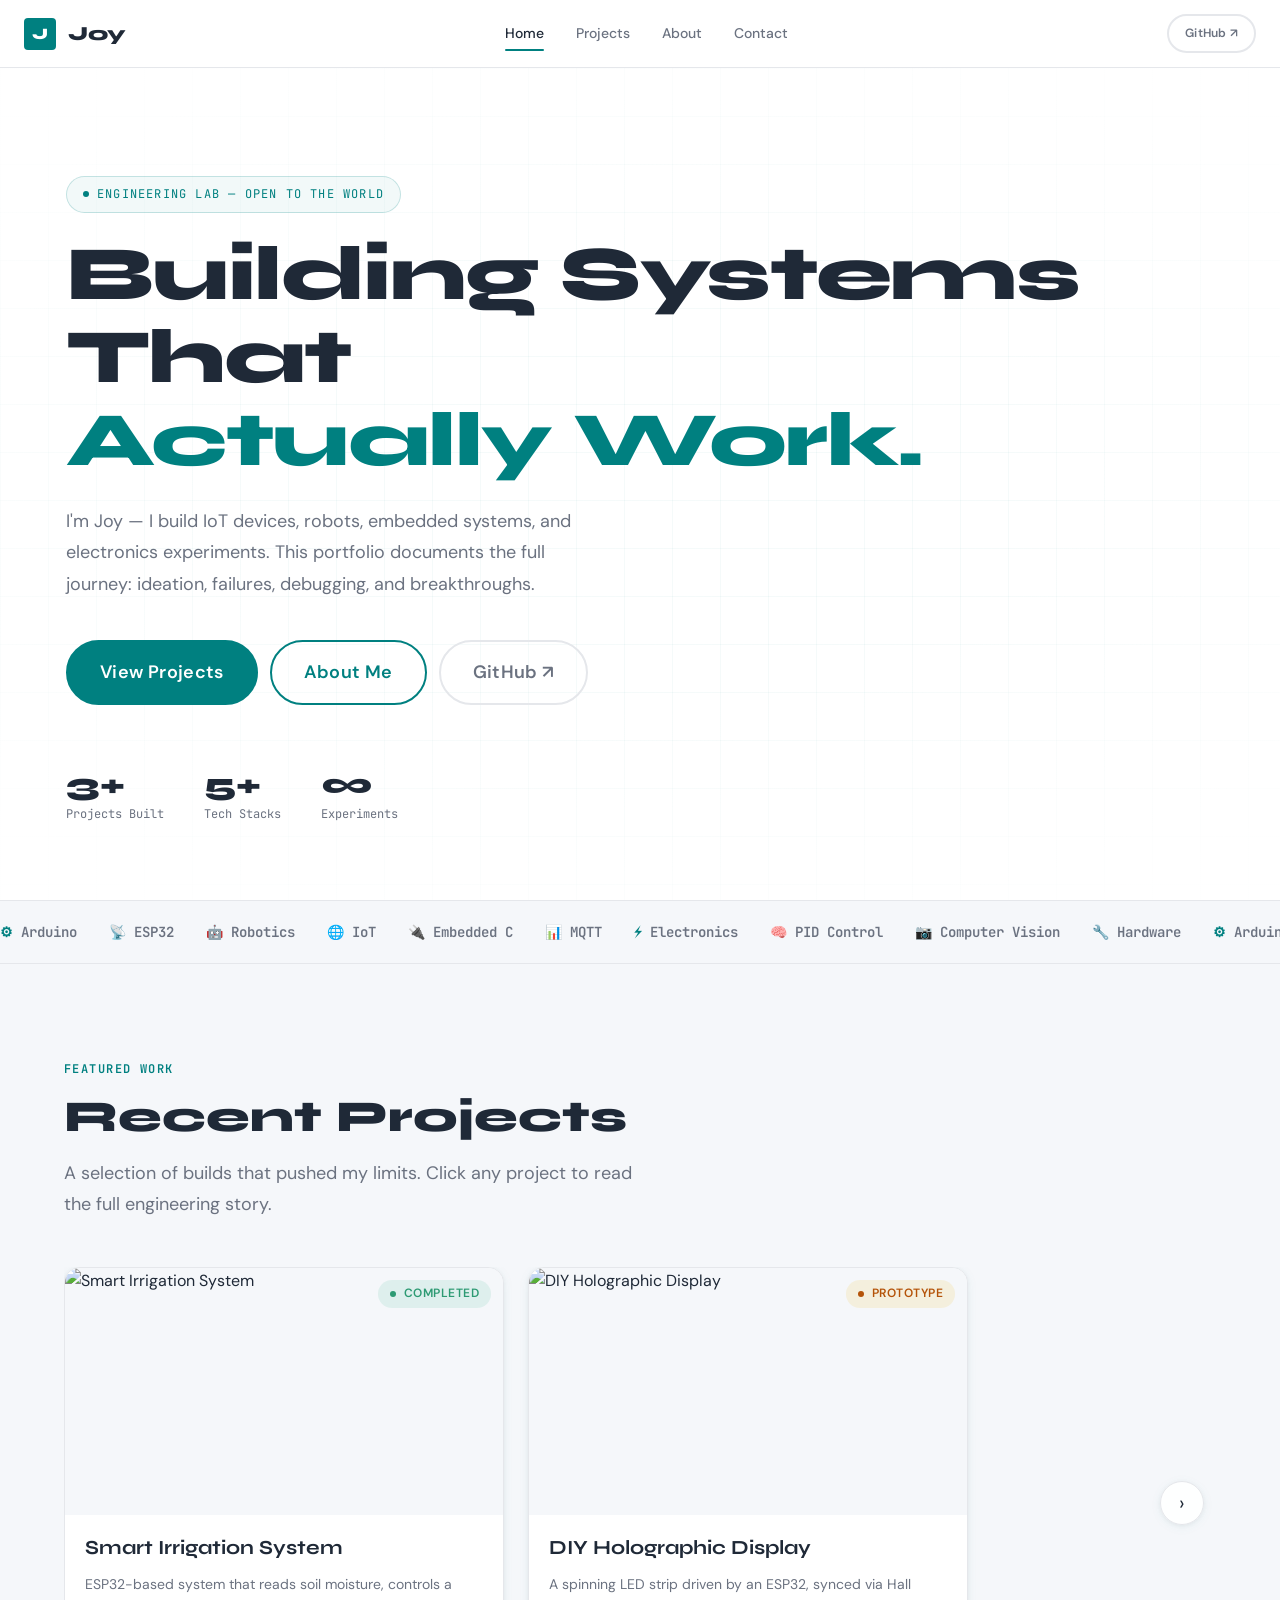
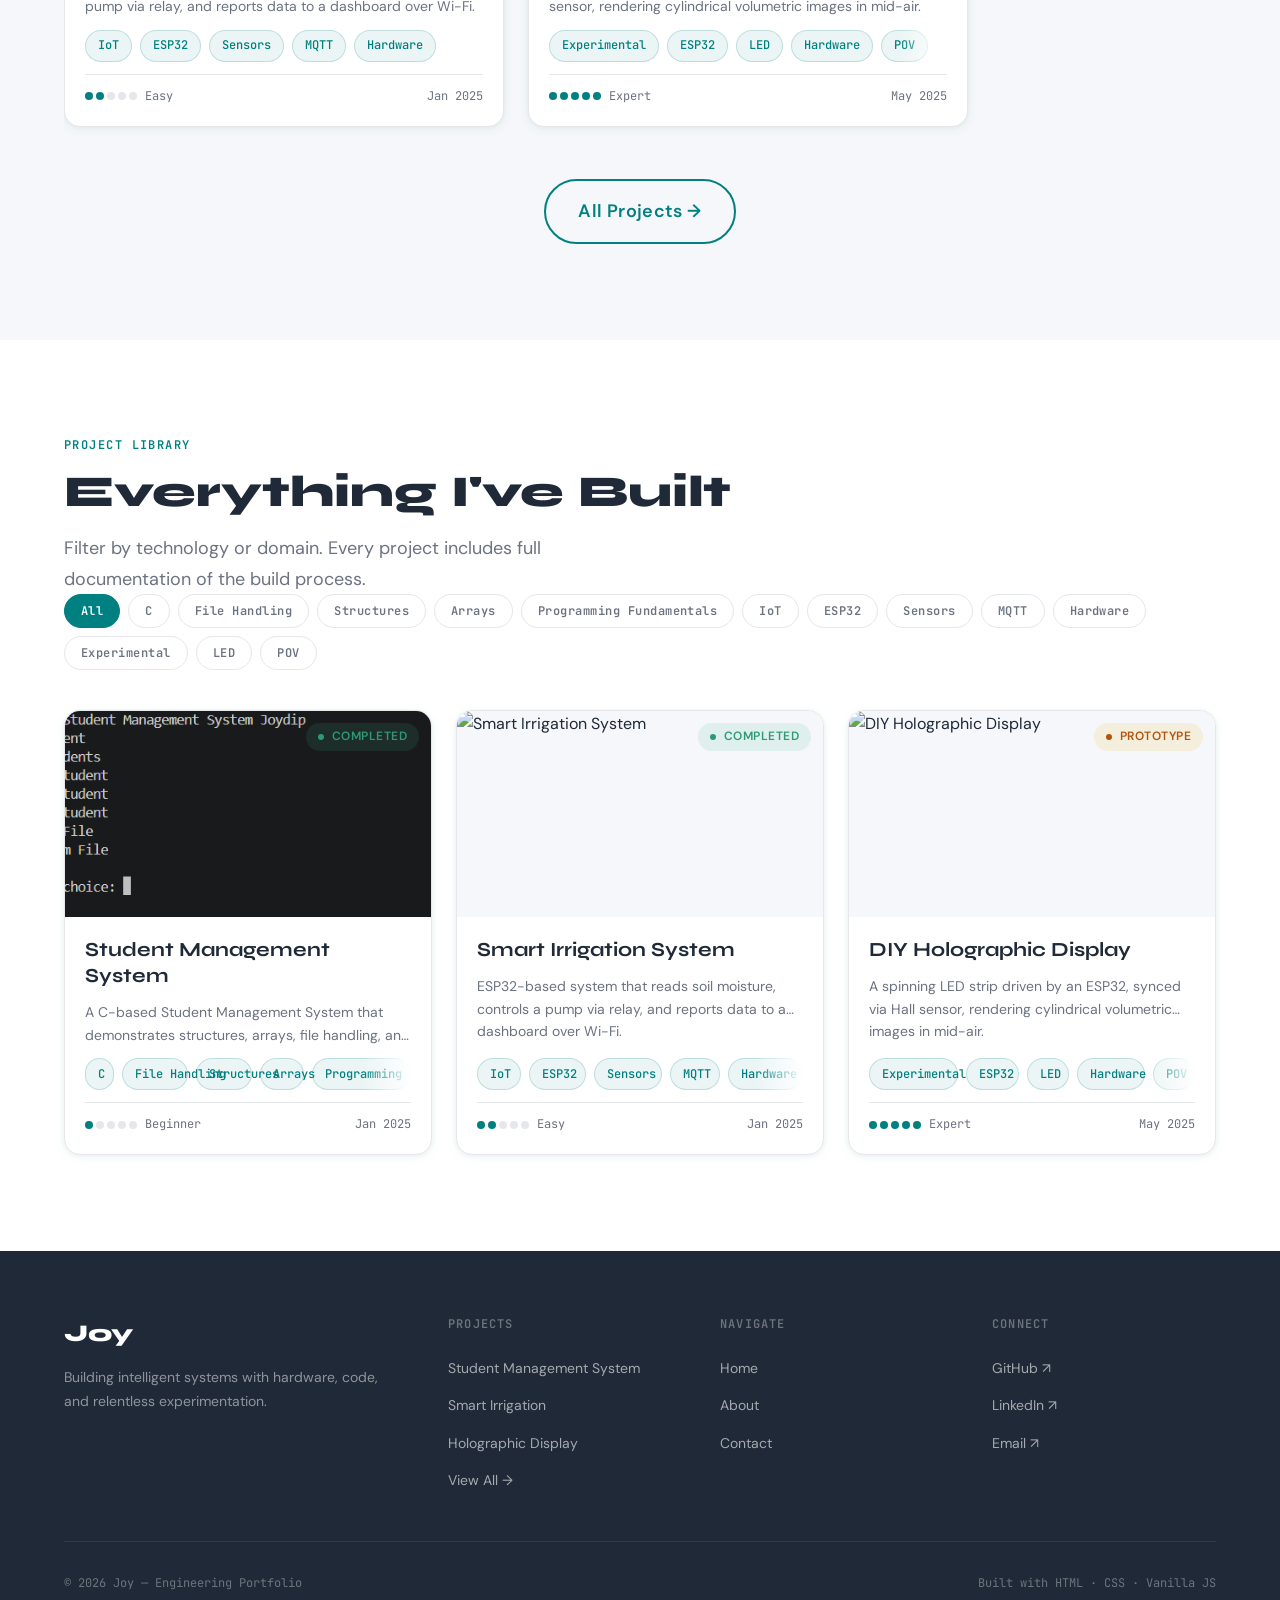
==== commit a101b0e3: "Add Student Management System project files including data.json and index.html - Created data.json t" ====
--- a/index.html
+++ b/index.html
@@ -257,8 +257,10 @@
             <div class="footer__heading">Projects</div>
             <ul class="footer__links">
               <li>
-                <a href="/projects/line-follower-bot/" class="footer__link"
-                  >Line Follower Bot</a
+                <a
+                  href="/projects/student-management-system/"
+                  class="footer__link"
+                  >Student Management System</a
                 >
               </li>
               <li>
--- a/assets/css/components.css
+++ b/assets/css/components.css
@@ -107,8 +107,52 @@
 
 .tags-row {
   display: flex;
-  flex-wrap: wrap;
+  flex-wrap: nowrap;
   gap: var(--sp-2);
+  overflow: hidden;
+  min-height: 2rem;
+}
+
+.tag {
+  display: inline-flex;
+  align-items: center;
+  gap: var(--sp-1);
+  padding: var(--sp-1) var(--sp-3);
+  border-radius: var(--radius-full);
+  font-size: var(--fs-xs);
+  font-weight: 500;
+  font-family: var(--font-mono);
+  background: rgba(0, 128, 128, 0.08);
+  color: var(--clr-accent-teal);
+  border: 1px solid rgba(0, 128, 128, 0.2);
+  transition: all var(--transition-fast);
+  cursor: default;
+  white-space: nowrap;
+  min-width: 0;
+}
+
+.tags-row {
+  position: relative;
+  display: flex;
+  flex-wrap: nowrap;
+  gap: var(--sp-2);
+  overflow: hidden;
+  min-height: 2rem;
+}
+
+.tags-row::after {
+  content: "";
+  position: absolute;
+  top: 0;
+  right: 0;
+  width: 3rem;
+  height: 100%;
+  pointer-events: none;
+  background: linear-gradient(
+    to left,
+    var(--clr-bg-card),
+    rgba(255, 255, 255, 0)
+  );
 }
 
 /* ----------------------------------------
@@ -250,6 +294,20 @@
   color: var(--clr-text-muted);
   line-height: 1.6;
   flex: 1;
+  display: -webkit-box;
+  -webkit-line-clamp: 2;
+  -webkit-box-orient: vertical;
+  overflow: hidden;
+  text-overflow: ellipsis;
+}
+
+.project-card__link {
+  display: block;
+  height: 100%;
+}
+
+.project-card {
+  height: 100%;
 }
 
 .project-card__meta {
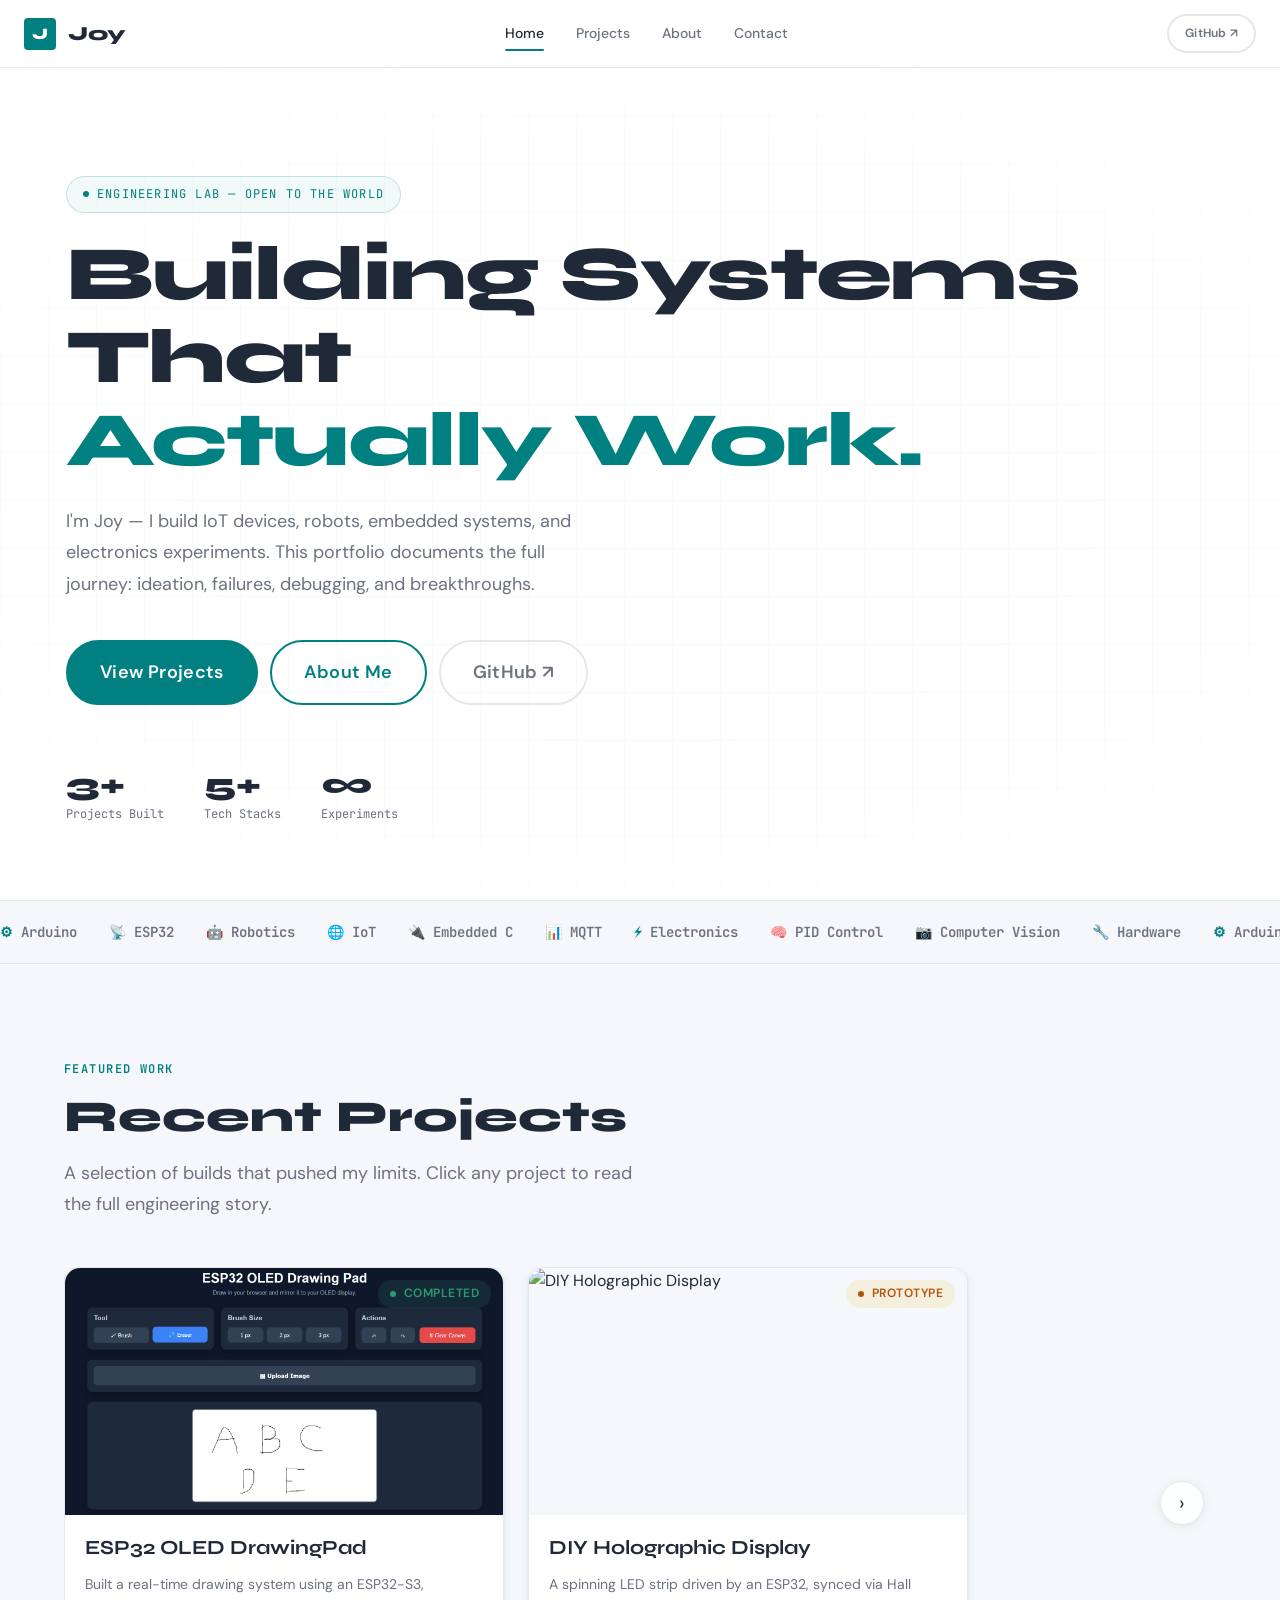
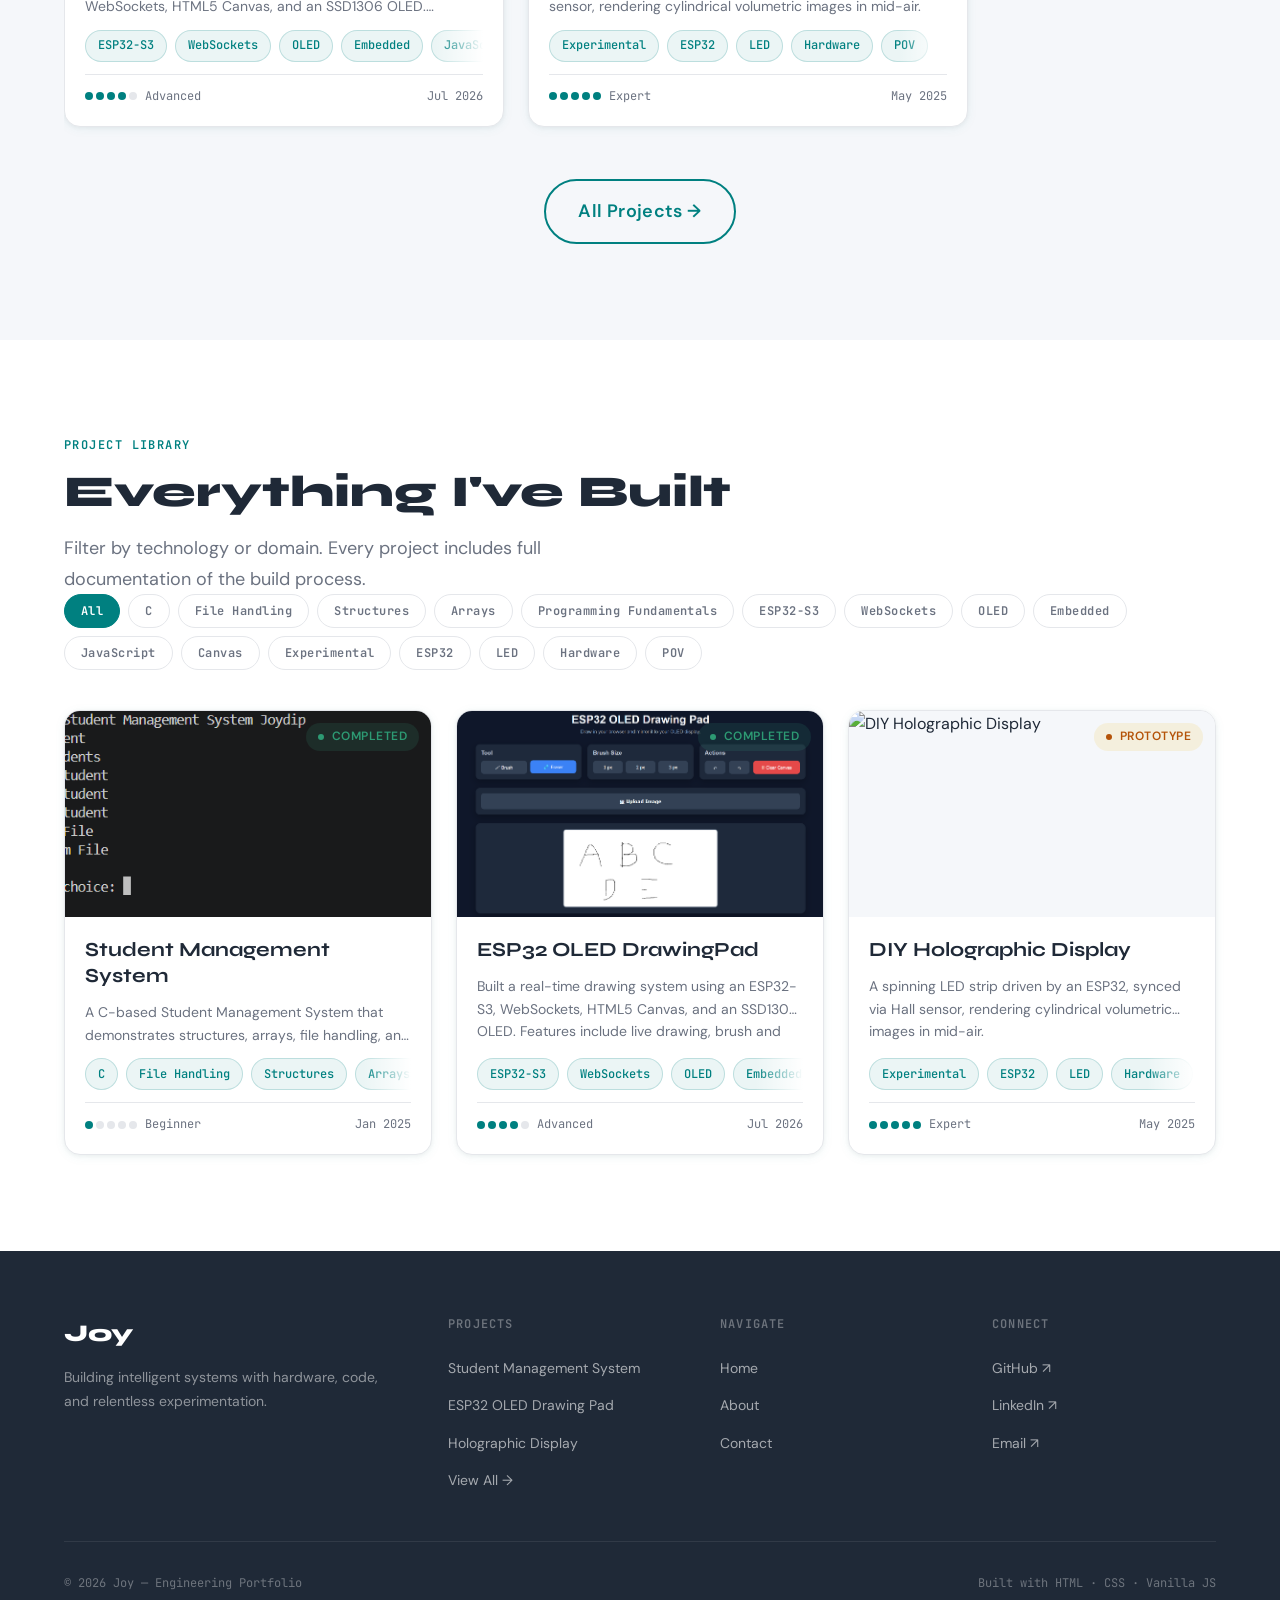
==== commit f47975a4: "Add ESP32 OLED Drawing Pad project files including data.json and index.html - Created data.json to d" ====
--- a/index.html
+++ b/index.html
@@ -264,8 +264,8 @@
                 >
               </li>
               <li>
-                <a href="/projects/smart-irrigation/" class="footer__link"
-                  >Smart Irrigation</a
+                <a href="/projects/ESP32-OLED-DrawingPad/" class="footer__link"
+                  >ESP32 OLED Drawing Pad</a
                 >
               </li>
               <li>
--- a/assets/css/components.css
+++ b/assets/css/components.css
@@ -87,6 +87,8 @@
   border: 1px solid rgba(0, 128, 128, 0.2);
   transition: all var(--transition-fast);
   cursor: default;
+  white-space: nowrap;
+  flex-shrink: 0;
 }
 
 .tag:hover {
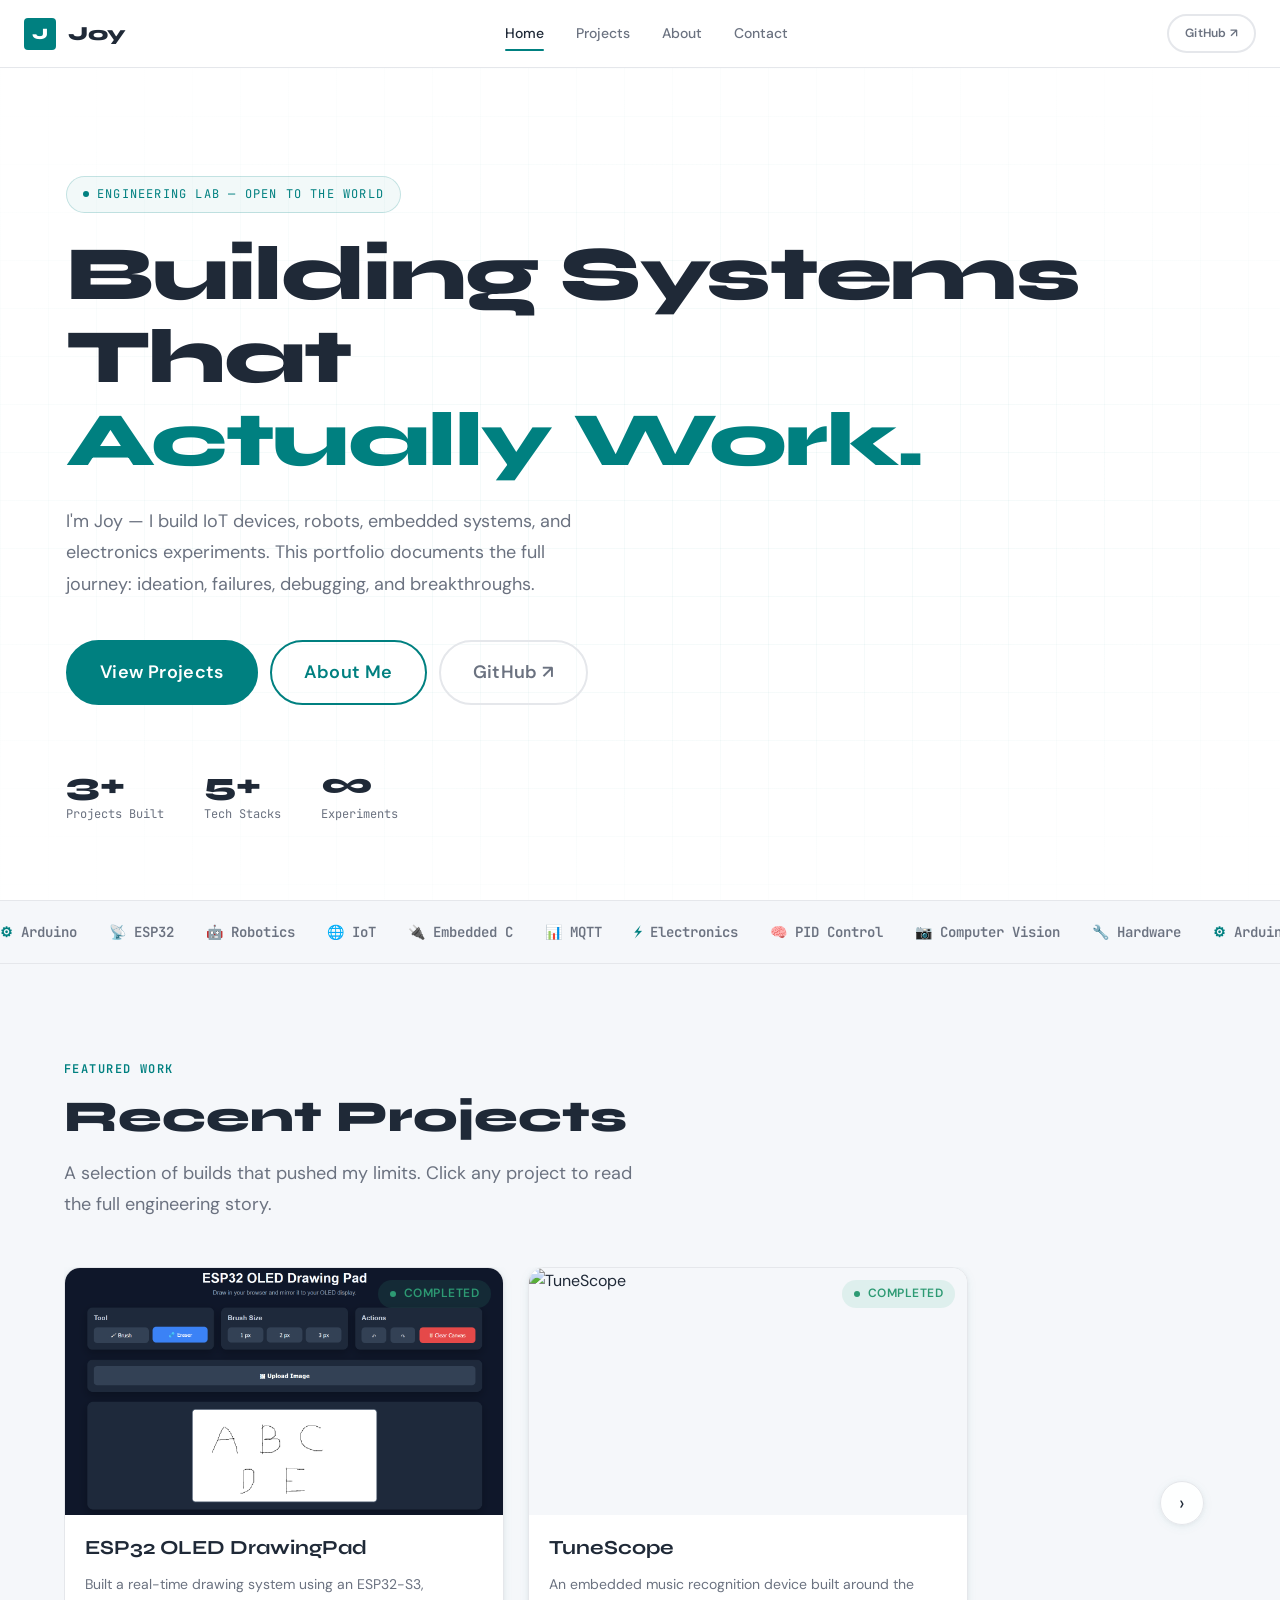
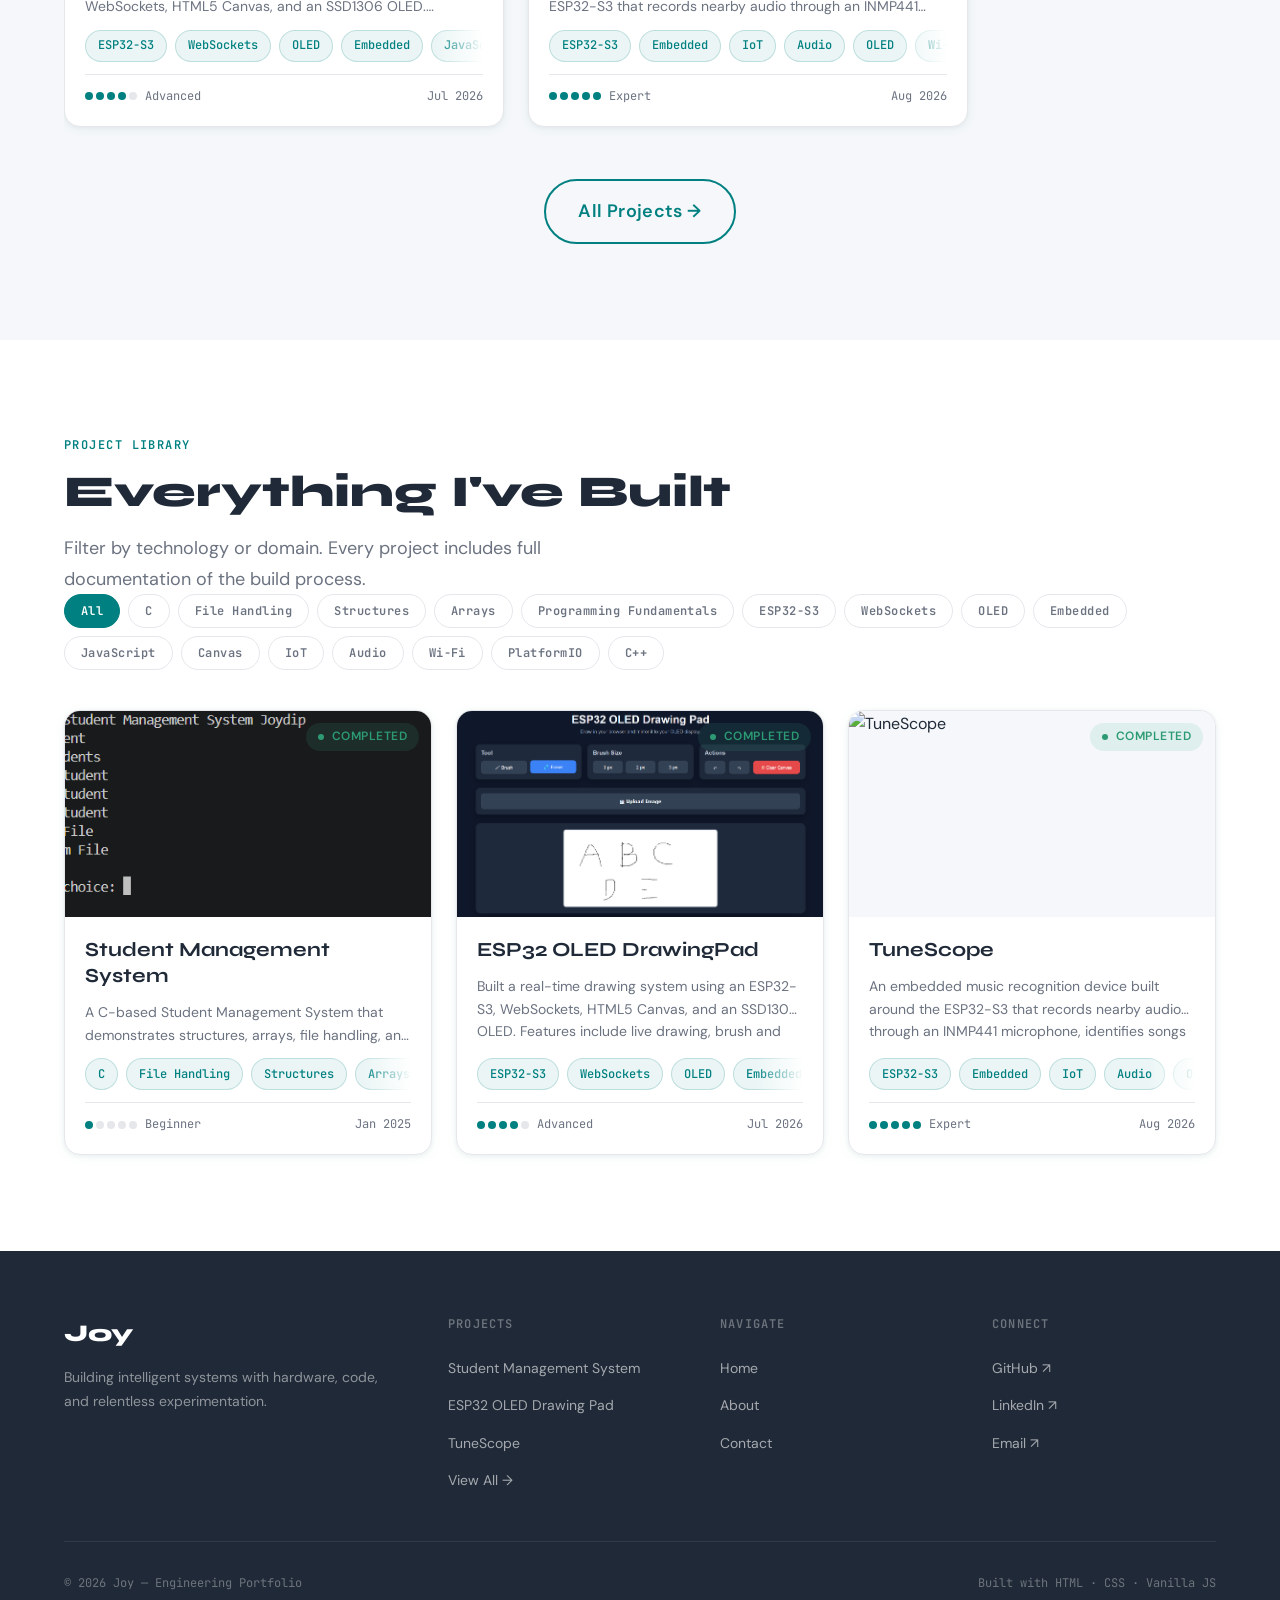
==== commit 4b7fce49: "Add TuneScope project files including demo video, data.json, and index.html - Added demo video for p" ====
--- a/index.html
+++ b/index.html
@@ -269,8 +269,8 @@
                 >
               </li>
               <li>
-                <a href="/projects/holographic-display/" class="footer__link"
-                  >Holographic Display</a
+                <a href="/projects/tunescope/" class="footer__link"
+                  >TuneScope</a
                 >
               </li>
               <li><a href="/projects/" class="footer__link">View All →</a></li>
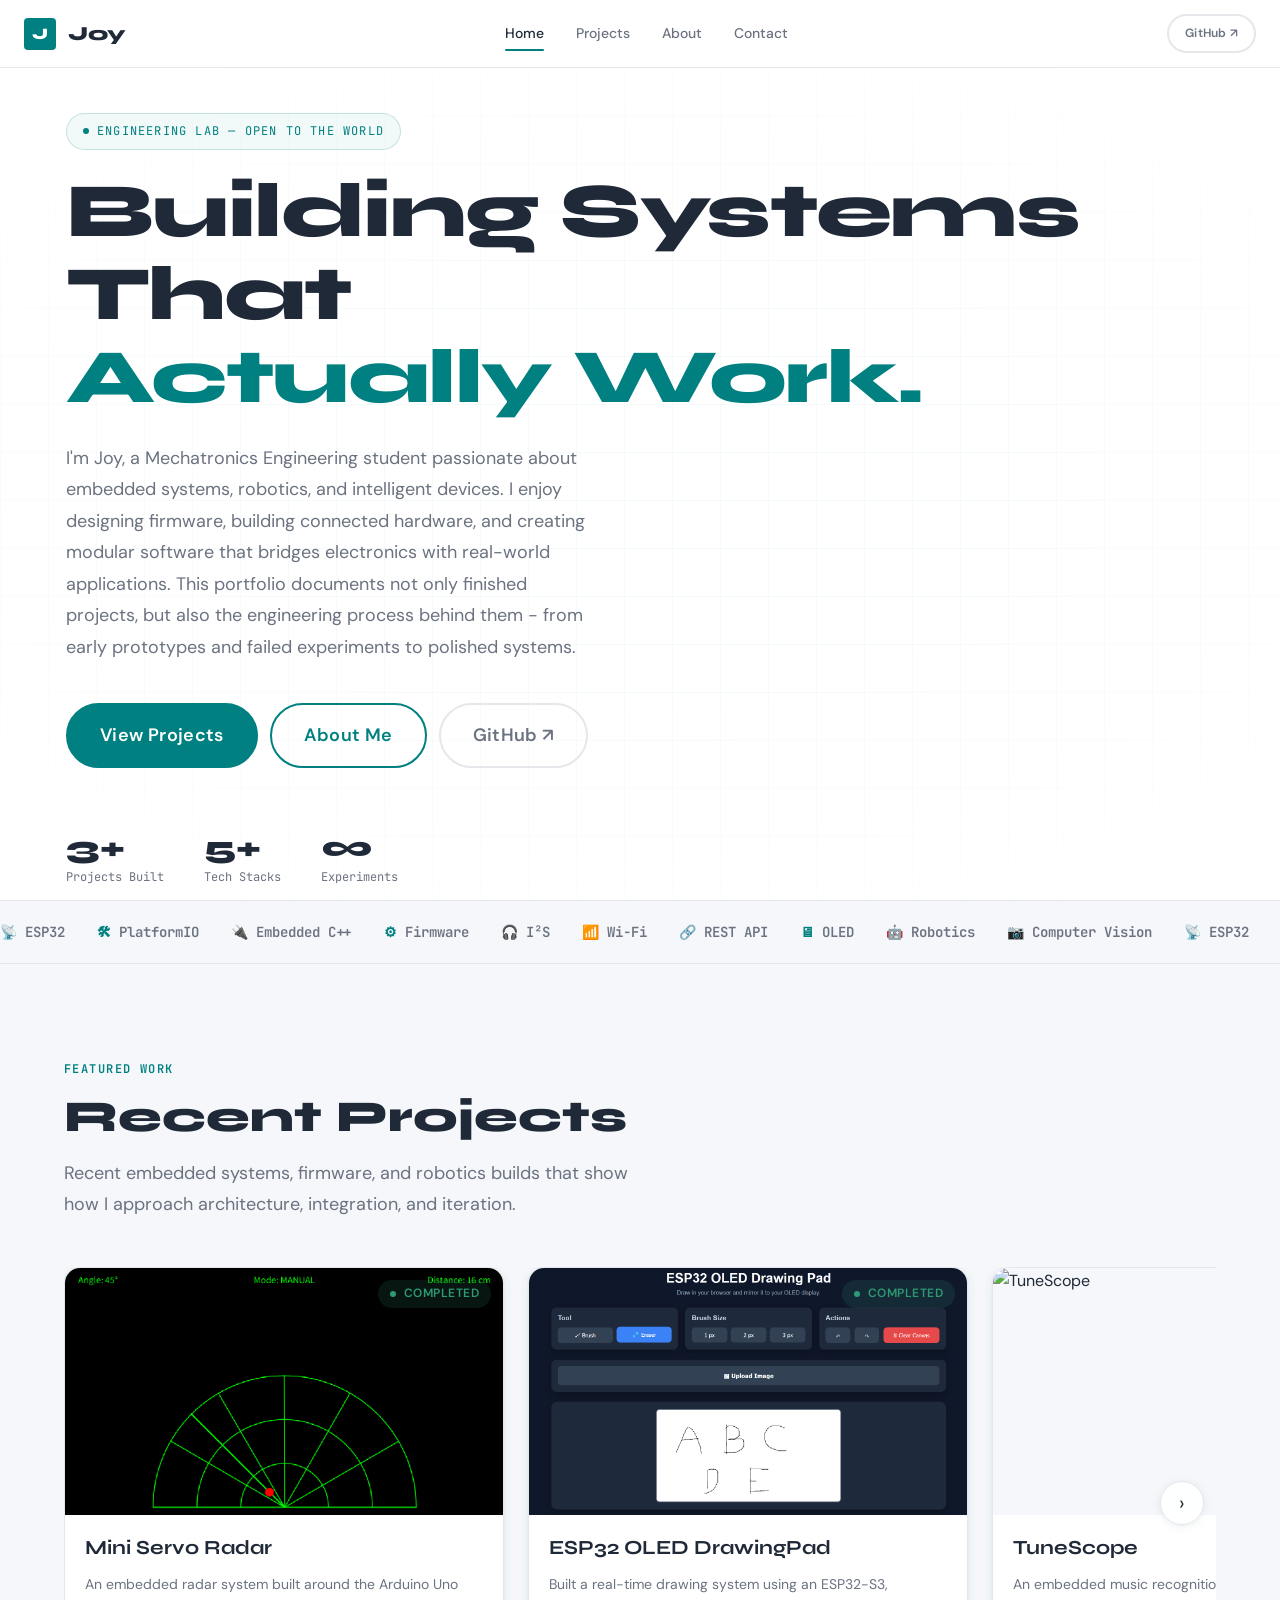
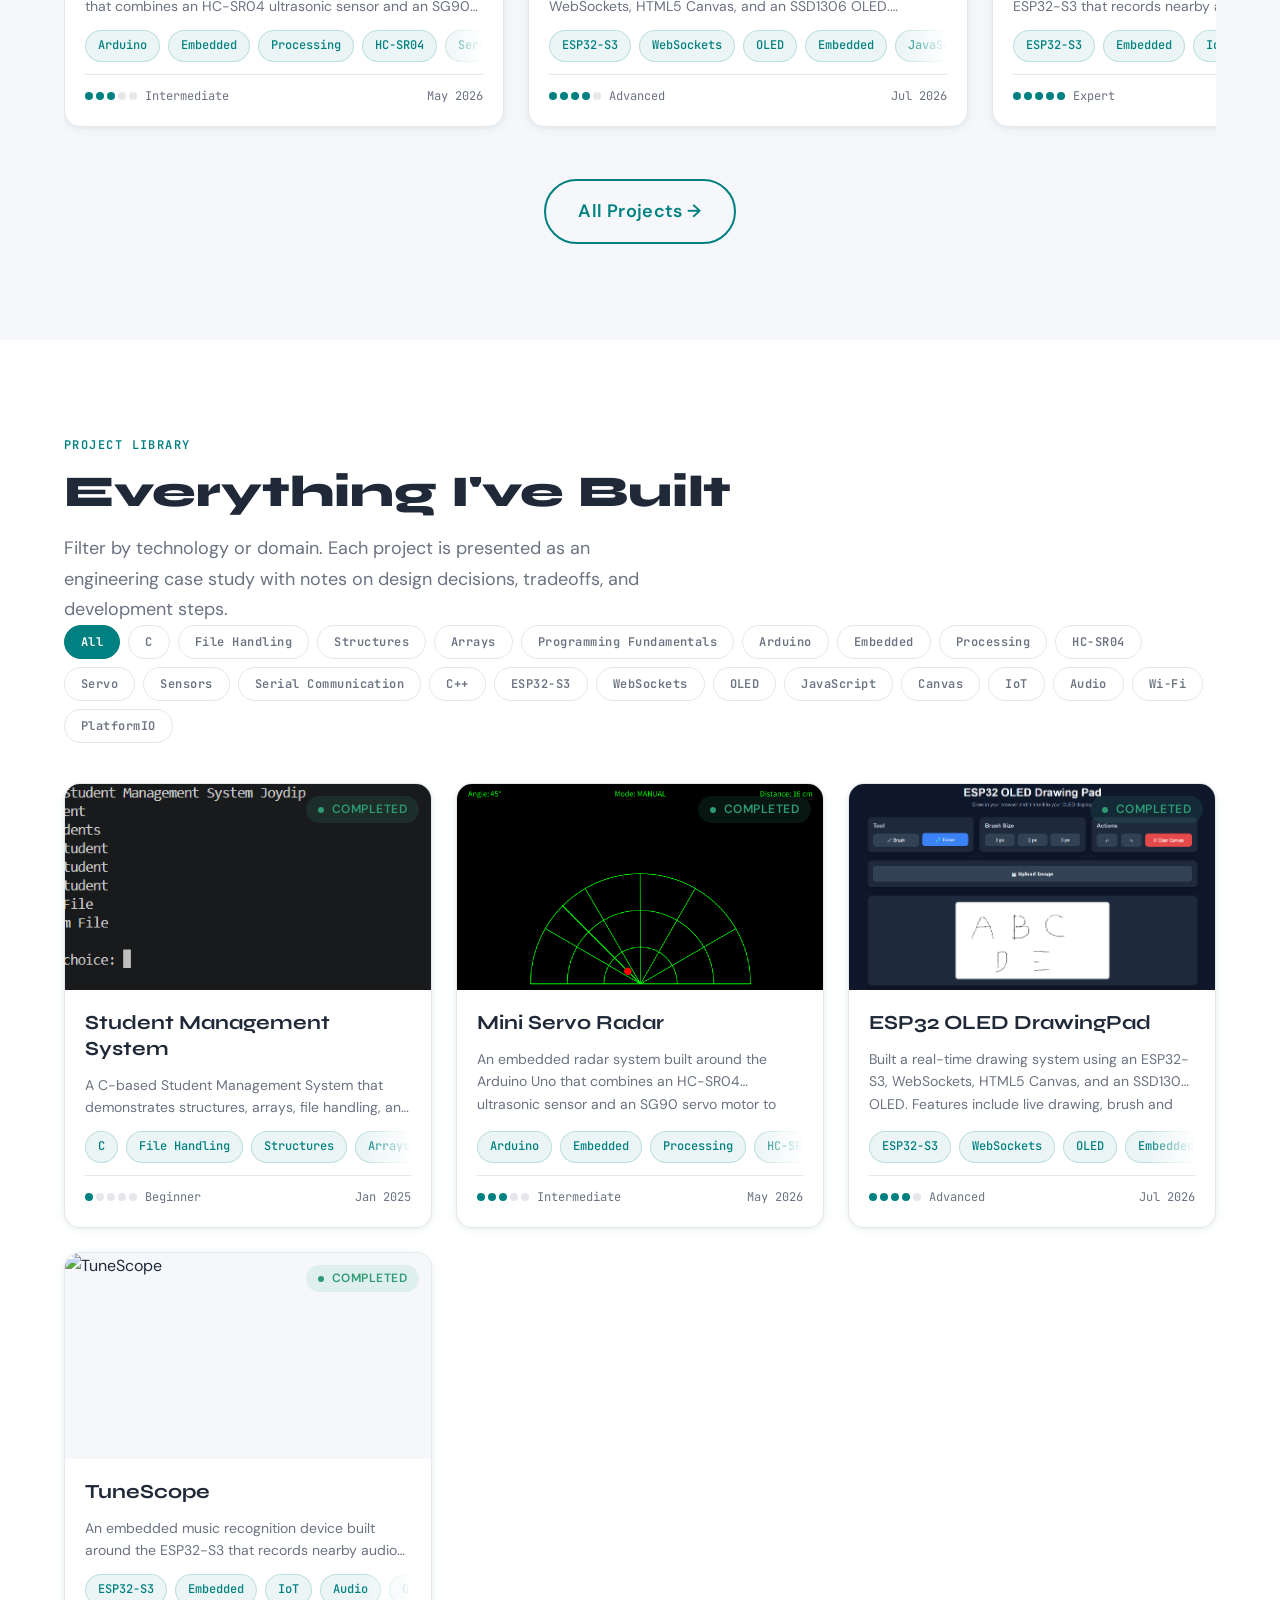
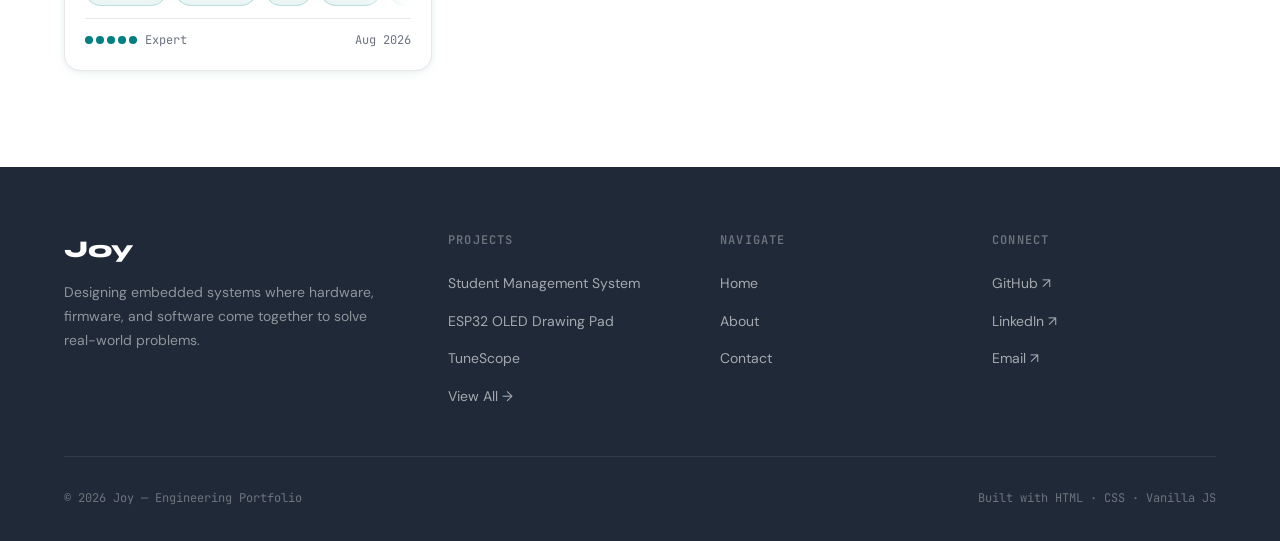
==== commit 8a204431: "Add Mini Servo Radar project files including data.json and index.html with detailed project descript" ====
--- a/index.html
+++ b/index.html
@@ -5,7 +5,7 @@
     <meta name="viewport" content="width=device-width, initial-scale=1.0" />
     <meta
       name="description"
-      content="Joy — Engineering portfolio documenting IoT, robotics, embedded systems, and electronics experiments."
+      content="Joy — Engineering portfolio focused on embedded systems, firmware architecture, robotics, ESP32 development, and intelligent devices."
     />
     <title>Joy — Engineering Portfolio</title>
 
@@ -93,9 +93,13 @@
           </h1>
 
           <p class="hero__desc reveal" data-delay="160">
-            I'm Joy — I build IoT devices, robots, embedded systems, and
-            electronics experiments. This portfolio documents the full journey:
-            ideation, failures, debugging, and breakthroughs.
+            I'm Joy, a Mechatronics Engineering student passionate about
+            embedded systems, robotics, and intelligent devices. I enjoy
+            designing firmware, building connected hardware, and creating
+            modular software that bridges electronics with real-world
+            applications. This portfolio documents not only finished projects,
+            but also the engineering process behind them - from early prototypes
+            and failed experiments to polished systems.
           </p>
 
           <div class="hero__actions reveal" data-delay="240">
@@ -133,27 +137,27 @@
       <div class="stack-strip" aria-hidden="true">
         <div class="stack-strip__track">
           <!-- Duplicated for seamless loop -->
-          <span class="stack-strip__item"><span>⚙</span> Arduino</span>
           <span class="stack-strip__item"><span>📡</span> ESP32</span>
+          <span class="stack-strip__item"><span>🛠</span> PlatformIO</span>
+          <span class="stack-strip__item"><span>🔌</span> Embedded C++</span>
+          <span class="stack-strip__item"><span>⚙</span> Firmware</span>
+          <span class="stack-strip__item"><span>🎧</span> I²S</span>
+          <span class="stack-strip__item"><span>📶</span> Wi-Fi</span>
+          <span class="stack-strip__item"><span>🔗</span> REST API</span>
+          <span class="stack-strip__item"><span>🖥</span> OLED</span>
           <span class="stack-strip__item"><span>🤖</span> Robotics</span>
-          <span class="stack-strip__item"><span>🌐</span> IoT</span>
-          <span class="stack-strip__item"><span>🔌</span> Embedded C</span>
-          <span class="stack-strip__item"><span>📊</span> MQTT</span>
-          <span class="stack-strip__item"><span>⚡</span> Electronics</span>
-          <span class="stack-strip__item"><span>🧠</span> PID Control</span>
           <span class="stack-strip__item"><span>📷</span> Computer Vision</span>
-          <span class="stack-strip__item"><span>🔧</span> Hardware</span>
           <!-- Repeat for seamless -->
-          <span class="stack-strip__item"><span>⚙</span> Arduino</span>
           <span class="stack-strip__item"><span>📡</span> ESP32</span>
+          <span class="stack-strip__item"><span>🛠</span> PlatformIO</span>
+          <span class="stack-strip__item"><span>🔌</span> Embedded C++</span>
+          <span class="stack-strip__item"><span>⚙</span> Firmware</span>
+          <span class="stack-strip__item"><span>🎧</span> I²S</span>
+          <span class="stack-strip__item"><span>📶</span> Wi-Fi</span>
+          <span class="stack-strip__item"><span>🔗</span> REST API</span>
+          <span class="stack-strip__item"><span>🖥</span> OLED</span>
           <span class="stack-strip__item"><span>🤖</span> Robotics</span>
-          <span class="stack-strip__item"><span>🌐</span> IoT</span>
-          <span class="stack-strip__item"><span>🔌</span> Embedded C</span>
-          <span class="stack-strip__item"><span>📊</span> MQTT</span>
-          <span class="stack-strip__item"><span>⚡</span> Electronics</span>
-          <span class="stack-strip__item"><span>🧠</span> PID Control</span>
           <span class="stack-strip__item"><span>📷</span> Computer Vision</span>
-          <span class="stack-strip__item"><span>🔧</span> Hardware</span>
         </div>
       </div>
 
@@ -164,8 +168,8 @@
             <p class="section-label">Featured Work</p>
             <h2 class="section-title">Recent Projects</h2>
             <p class="section-desc">
-              A selection of builds that pushed my limits. Click any project to
-              read the full engineering story.
+              Recent embedded systems, firmware, and robotics builds that show
+              how I approach architecture, integration, and iteration.
             </p>
           </div>
 
@@ -218,8 +222,9 @@
             <p class="section-label">Project Library</p>
             <h2 class="section-title">Everything I've Built</h2>
             <p class="section-desc">
-              Filter by technology or domain. Every project includes full
-              documentation of the build process.
+              Filter by technology or domain. Each project is presented as an
+              engineering case study with notes on design decisions, tradeoffs,
+              and development steps.
             </p>
           </div>
 
@@ -249,8 +254,8 @@
           <div>
             <div class="footer__brand-name">Joy</div>
             <p class="footer__brand-desc">
-              Building intelligent systems with hardware, code, and relentless
-              experimentation.
+              Designing embedded systems where hardware, firmware, and software
+              come together to solve real-world problems.
             </p>
           </div>
           <div>
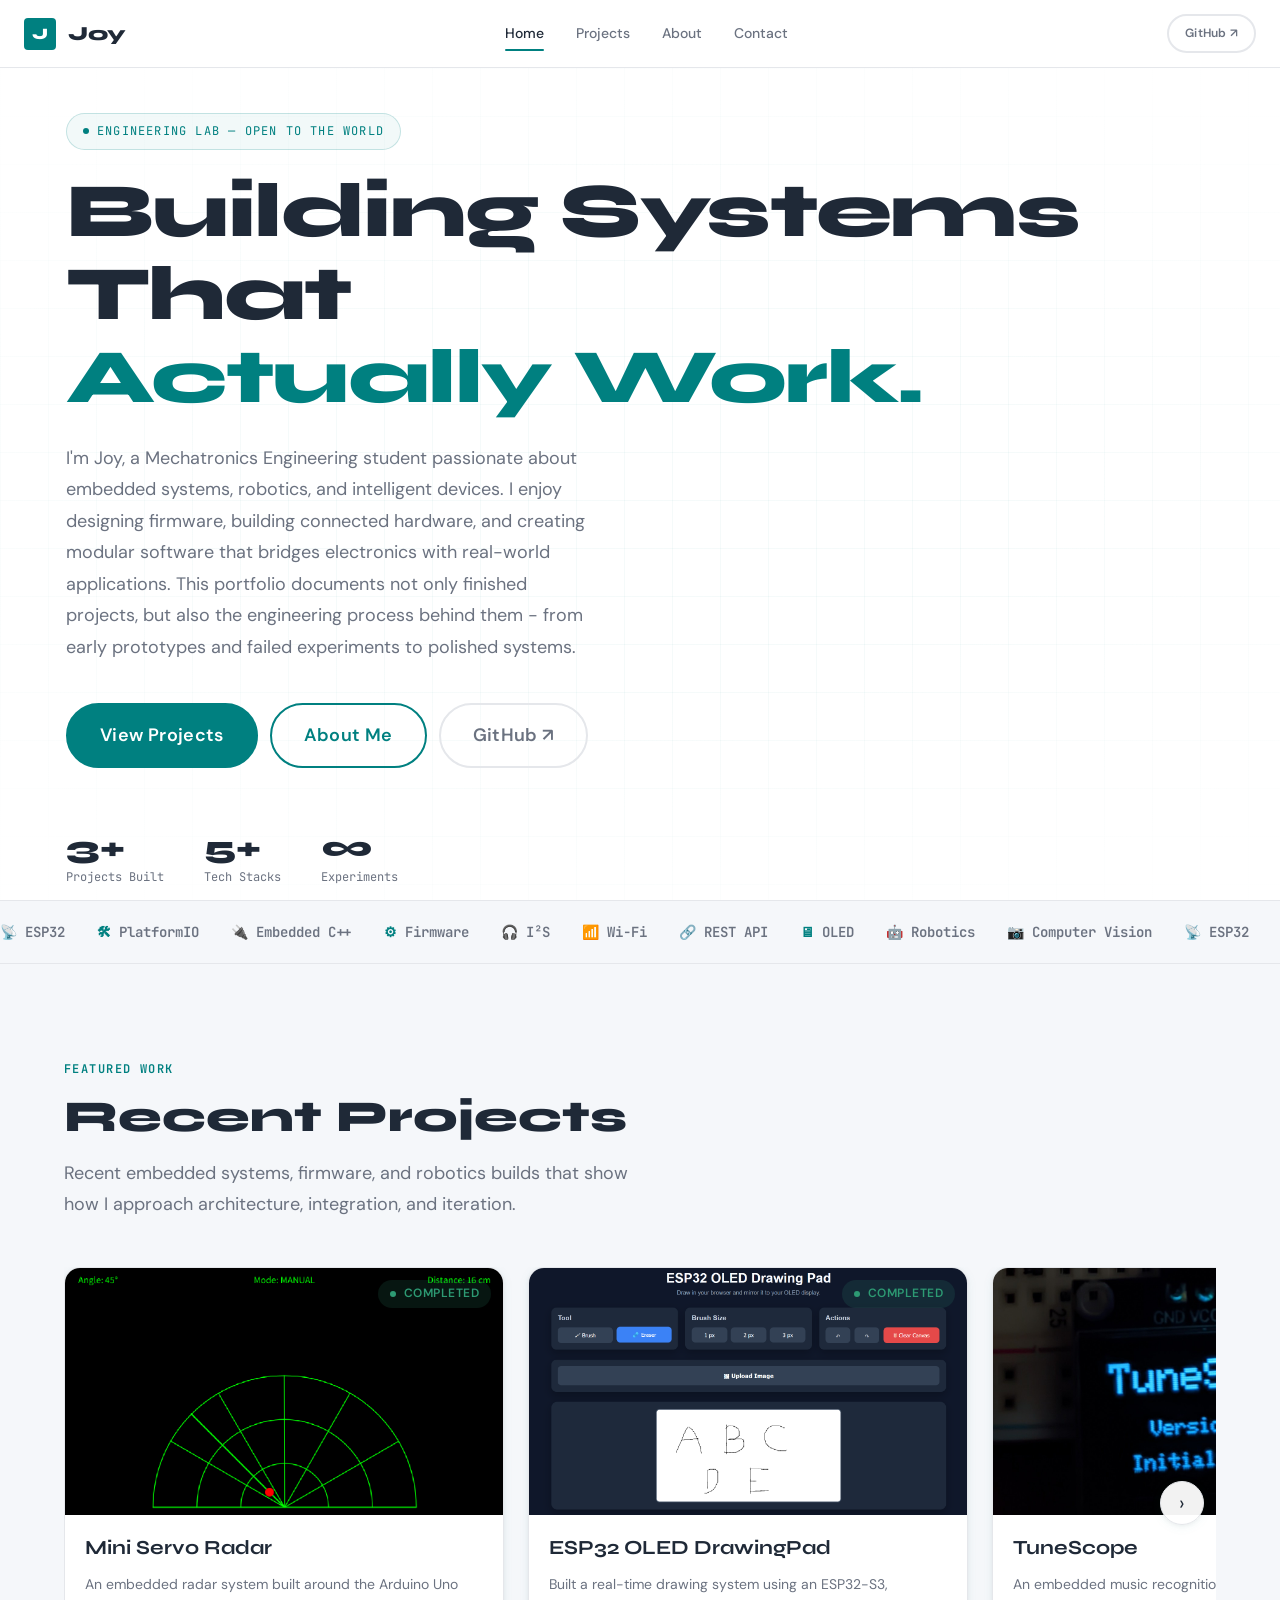
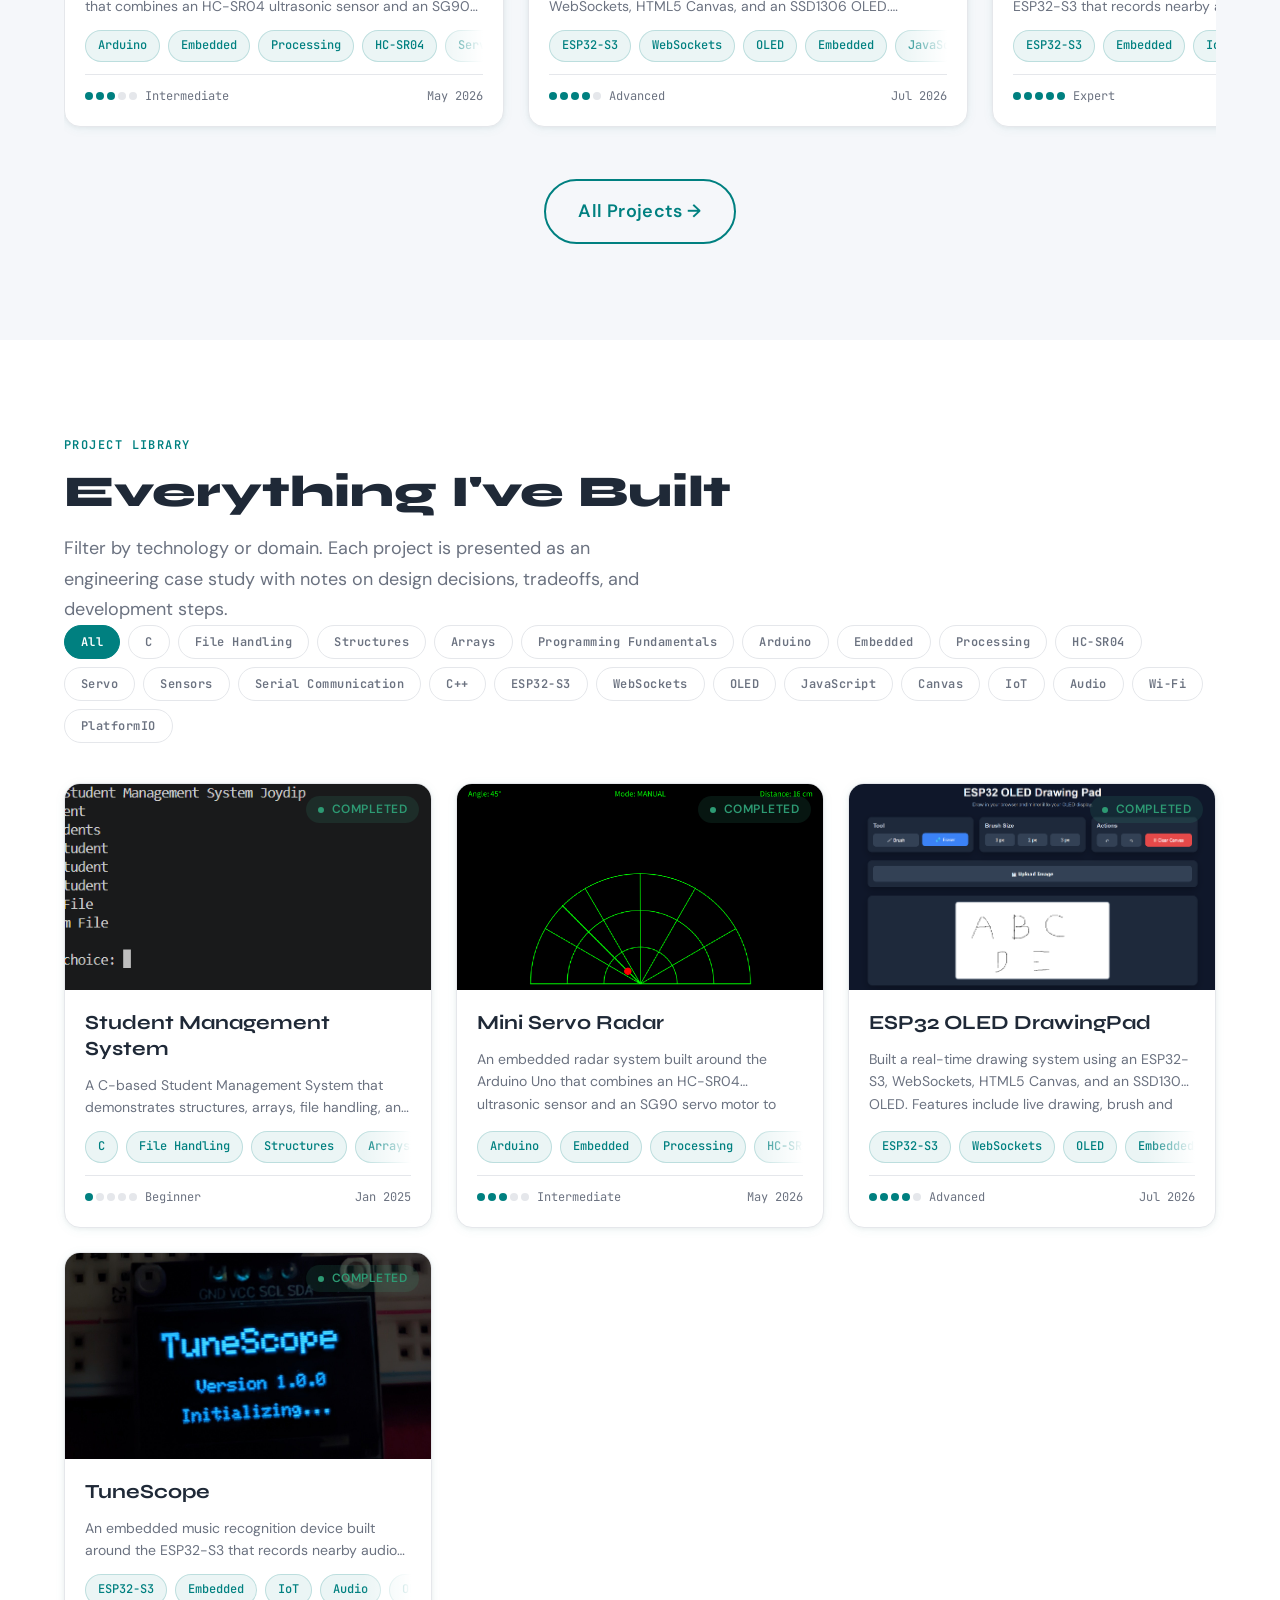
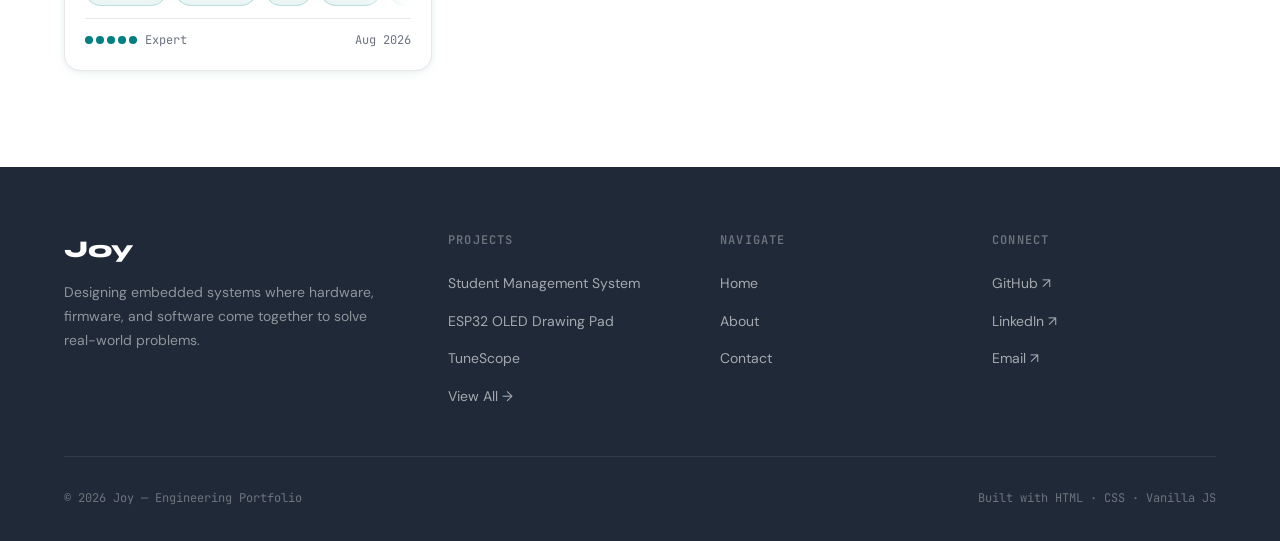
==== commit 28d9421f: "Fix casing for TuneScope project ID and update links in footer and project files" ====
--- a/index.html
+++ b/index.html
@@ -10,14 +10,14 @@
     <title>Joy — Engineering Portfolio</title>
 
     <!-- CSS -->
-    <link rel="stylesheet" href="/assets/css/variables.css" />
-    <link rel="stylesheet" href="/assets/css/base.css" />
-    <link rel="stylesheet" href="/assets/css/nav.css" />
-    <link rel="stylesheet" href="/assets/css/components.css" />
-    <link rel="stylesheet" href="/assets/css/home.css" />
+    <link rel="stylesheet" href="assets/css/variables.css" />
+    <link rel="stylesheet" href="assets/css/base.css" />
+    <link rel="stylesheet" href="assets/css/nav.css" />
+    <link rel="stylesheet" href="assets/css/components.css" />
+    <link rel="stylesheet" href="assets/css/home.css" />
 
     <!-- Favicon placeholder -->
-    <link rel="icon" href="/assets/icons/favicon.svg" type="image/svg+xml" />
+    <link rel="icon" href="assets/icons/favicon.svg" type="image/svg+xml" />
   </head>
   <body>
     <!-- ===================== NAV ===================== -->
@@ -37,15 +37,15 @@
 
     <header class="nav" role="banner">
       <div class="nav__inner">
-        <a href="/" class="nav__logo">
+        <a href="" class="nav__logo">
           <div class="nav__logo-mark">J</div>
           <span>Joy</span>
         </a>
         <nav class="nav__links" aria-label="Primary navigation">
-          <a href="/" class="nav__link active">Home</a>
-          <a href="/projects/" class="nav__link">Projects</a>
-          <a href="/about.html" class="nav__link">About</a>
-          <a href="/about.html#contact" class="nav__link">Contact</a>
+          <a href="" class="nav__link active">Home</a>
+          <a href="projects/" class="nav__link">Projects</a>
+          <a href="about.html" class="nav__link">About</a>
+          <a href="about.html#contact" class="nav__link">Contact</a>
         </nav>
         <div class="nav__actions">
           <a
@@ -61,10 +61,10 @@
         </div>
       </div>
       <nav class="nav__mobile" aria-label="Mobile navigation">
-        <a href="/" class="nav__link">Home</a>
-        <a href="/projects/" class="nav__link">Projects</a>
-        <a href="/about.html" class="nav__link">About</a>
-        <a href="/about.html#contact" class="nav__link">Contact</a>
+        <a href="" class="nav__link">Home</a>
+        <a href="projects/" class="nav__link">Projects</a>
+        <a href="about.html" class="nav__link">About</a>
+        <a href="about.html#contact" class="nav__link">Contact</a>
         <a
           href="https://github.com/joydip09"
           target="_blank"
@@ -103,10 +103,10 @@
           </p>
 
           <div class="hero__actions reveal" data-delay="240">
-            <a href="/projects/" class="btn btn--primary btn--lg"
+            <a href="projects/" class="btn btn--primary btn--lg"
               >View Projects</a
             >
-            <a href="/about.html" class="btn btn--outline btn--lg">About Me</a>
+            <a href="about.html" class="btn btn--outline btn--lg">About Me</a>
             <a
               href="https://github.com/joydip09"
               target="_blank"
@@ -208,7 +208,7 @@
           </div>
 
           <div style="text-align: center; margin-top: var(--sp-10)">
-            <a href="/projects/" class="btn btn--outline btn--lg"
+            <a href="projects/" class="btn btn--outline btn--lg"
               >All Projects →</a
             >
           </div>
@@ -263,31 +263,29 @@
             <ul class="footer__links">
               <li>
                 <a
-                  href="/projects/student-management-system/"
+                  href="projects/student-management-system/"
                   class="footer__link"
                   >Student Management System</a
                 >
               </li>
               <li>
-                <a href="/projects/ESP32-OLED-DrawingPad/" class="footer__link"
+                <a href="projects/ESP32-OLED-DrawingPad/" class="footer__link"
                   >ESP32 OLED Drawing Pad</a
                 >
               </li>
               <li>
-                <a href="/projects/tunescope/" class="footer__link"
-                  >TuneScope</a
-                >
-              </li>
-              <li><a href="/projects/" class="footer__link">View All →</a></li>
+                <a href="projects/TuneScope/" class="footer__link">TuneScope</a>
+              </li>
+              <li><a href="projects/" class="footer__link">View All →</a></li>
             </ul>
           </div>
           <div>
             <div class="footer__heading">Navigate</div>
             <ul class="footer__links">
-              <li><a href="/" class="footer__link">Home</a></li>
-              <li><a href="/about.html" class="footer__link">About</a></li>
-              <li>
-                <a href="/about.html#contact" class="footer__link">Contact</a>
+              <li><a href="" class="footer__link">Home</a></li>
+              <li><a href="about.html" class="footer__link">About</a></li>
+              <li>
+                <a href="about.html#contact" class="footer__link">Contact</a>
               </li>
             </ul>
           </div>
@@ -330,8 +328,8 @@
     </footer>
 
     <!-- Scripts -->
-    <script src="/assets/js/main.js"></script>
-    <script src="/assets/js/projects.js"></script>
+    <script src="assets/js/main.js"></script>
+    <script src="assets/js/projects.js"></script>
     <script>
       document.getElementById("footer-year").textContent =
         new Date().getFullYear();
